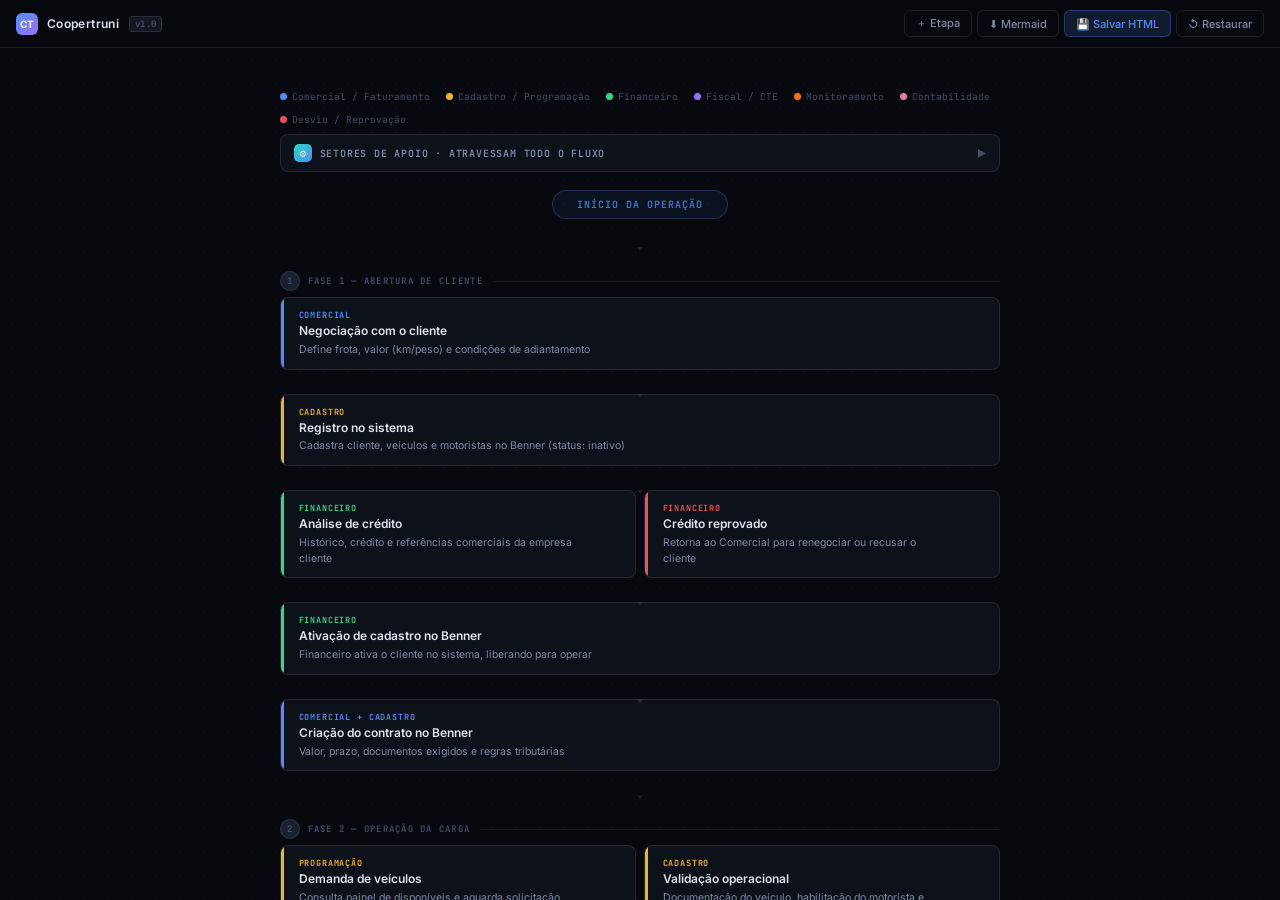
==== index.html @ 10b9e828 "Add files via upload" ====
<!DOCTYPE html>
<html lang="pt-BR">
<head>
<meta charset="UTF-8"/>
<meta name="viewport" content="width=device-width,initial-scale=1"/>
<title>Coopertruni — Fluxo Operacional</title>
<style>
@import url('https://fonts.googleapis.com/css2?family=JetBrains+Mono:wght@400;500;600&family=Inter:wght@300;400;500;600;700&display=swap');
*{box-sizing:border-box;margin:0;padding:0}
:root{
  --bg:#07090f;--surface:#0d1119;--surface2:#131824;--surface3:#192030;
  --border:rgba(255,255,255,0.05);--border2:rgba(255,255,255,0.09);--border3:rgba(255,255,255,0.16);
  --text:#dde2ee;--text2:#7e8aaa;--text3:#424d68;
  --blue:#4f8ef7;--blue-d:rgba(79,142,247,0.08);--blue-b:rgba(79,142,247,0.20);
  --green:#34d88a;--green-d:rgba(52,216,138,0.08);--green-b:rgba(52,216,138,0.20);
  --amber:#f0b429;--amber-d:rgba(240,180,41,0.08);--amber-b:rgba(240,180,41,0.20);
  --purple:#9d6ef8;--purple-d:rgba(157,110,248,0.08);--purple-b:rgba(157,110,248,0.20);
  --coral:#f97316;--coral-d:rgba(249,115,22,0.08);--coral-b:rgba(249,115,22,0.20);
  --pink:#e879a0;--pink-d:rgba(232,121,160,0.08);--pink-b:rgba(232,121,160,0.20);
  --red:#f05252;--red-d:rgba(240,82,82,0.08);--red-b:rgba(240,82,82,0.20);
  --teal:#2dd4bf;--teal-d:rgba(45,212,191,0.08);--teal-b:rgba(45,212,191,0.20);
}
html,body{height:100%;overflow:hidden;font-family:'Inter',sans-serif;background:var(--bg);color:var(--text);font-size:13px}

/* HEADER */
.hdr{display:flex;align-items:center;justify-content:space-between;height:48px;padding:0 16px;background:rgba(7,9,15,0.98);border-bottom:1px solid var(--border2);position:relative;z-index:200;flex-shrink:0}
.logo{display:flex;align-items:center;gap:9px;font-size:12px;font-weight:600;letter-spacing:.03em}
.logo-mark{width:22px;height:22px;border-radius:6px;background:linear-gradient(135deg,#4f8ef7,#9d6ef8);display:flex;align-items:center;justify-content:center;font-size:10px;font-weight:700;color:#fff;flex-shrink:0}
.logo-ver{font-size:9px;color:var(--text3);font-family:'JetBrains Mono',monospace;background:var(--surface2);border:1px solid var(--border2);padding:1px 5px;border-radius:3px;margin-left:1px}
.hdr-right{display:flex;gap:5px}
.btn{display:inline-flex;align-items:center;gap:5px;padding:5px 11px;border-radius:6px;font-size:11px;font-weight:500;cursor:pointer;border:1px solid var(--border2);background:transparent;color:var(--text2);font-family:'Inter',sans-serif;transition:all .15s;white-space:nowrap}
.btn:hover{background:var(--surface2);color:var(--text);border-color:var(--border3)}
.btn-blue{background:rgba(79,142,247,.15);color:var(--blue);border-color:rgba(79,142,247,.3)}
.btn-blue:hover{background:rgba(79,142,247,.22);border-color:var(--blue)}
.btn-danger{color:var(--red);border-color:rgba(240,82,82,0.2)}
.btn-danger:hover{background:var(--red-d);border-color:var(--red)}

/* LAYOUT */
.app{display:flex;height:calc(100vh - 48px)}

/* CANVAS */
.canvas-wrap{flex:1;overflow:auto;position:relative;background:var(--bg)}
.canvas-wrap::before{content:'';position:absolute;inset:0;background-image:radial-gradient(circle,rgba(255,255,255,0.025) 1px,transparent 1px);background-size:24px 24px;pointer-events:none;z-index:0}
#canvas{position:relative;min-width:880px;padding:32px 48px 80px;z-index:1}
.flow{display:flex;flex-direction:column;align-items:center;gap:0;max-width:720px;margin:0 auto}

/* PILL / START-END */
.pill{padding:7px 24px;border-radius:99px;font-size:10px;font-weight:600;letter-spacing:.1em;text-transform:uppercase;font-family:'JetBrains Mono',monospace;border:1px solid rgba(79,142,247,.25);background:rgba(79,142,247,.07);color:rgba(79,142,247,.8);margin:4px 0}

/* PHASE HEADER */
.phase-header{width:100%;display:flex;align-items:center;gap:0;margin:24px 0 6px;position:relative}
.ph-num{width:20px;height:20px;border-radius:50%;display:flex;align-items:center;justify-content:center;font-size:9px;font-weight:700;font-family:'JetBrains Mono',monospace;flex-shrink:0;background:var(--surface3);border:1px solid var(--border2);color:var(--text3);margin-right:8px}
.ph-label{font-size:9px;font-weight:600;letter-spacing:.14em;text-transform:uppercase;color:var(--text3);font-family:'JetBrains Mono',monospace;white-space:nowrap;margin-right:10px}
.ph-line{flex:1;height:1px;background:var(--border)}

/* CONNECTOR */
.conn{display:flex;flex-direction:column;align-items:center;position:relative;width:1px;flex-shrink:0;z-index:2}
.conn-line{width:1px;position:relative}
.conn-line.short{height:14px}.conn-line.med{height:24px}
.conn-line::after{content:'';position:absolute;bottom:-4px;left:50%;transform:translateX(-50%);border-left:3px solid transparent;border-right:3px solid transparent;border-top:4px solid var(--border2)}
.conn-lbl{font-size:9px;color:var(--text3);white-space:nowrap;font-family:'JetBrains Mono',monospace;margin:1px 0}
/* fork connector — horizontal bar */
.conn-fork{width:100%;display:flex;justify-content:center;position:relative;margin:0}
.conn-fork-bar{height:1px;background:var(--border2);position:relative}
.conn-fork-bar::before,.conn-fork-bar::after{content:'';position:absolute;top:-4px;border-left:3px solid transparent;border-right:3px solid transparent;border-top:4px solid var(--border2)}
.conn-fork-bar::before{left:0;transform:translateX(-50%)}
.conn-fork-bar::after{right:0;transform:translateX(50%)}
/* add button */
.conn-add{width:15px;height:15px;border-radius:50%;background:var(--surface2);border:1px solid var(--border2);color:var(--text3);font-size:10px;display:flex;align-items:center;justify-content:center;cursor:pointer;opacity:0;transition:opacity .15s;position:absolute;top:50%;left:50%;transform:translate(-50%,-50%);z-index:10;line-height:1}
.conn:hover .conn-add{opacity:1}
.conn-add:hover{background:var(--surface3);border-color:var(--border3);color:var(--text)}

/* ROW */
.row{display:flex;gap:8px;width:100%;max-width:720px}
.row .node{flex:1}
.row-wrap{display:flex;flex-direction:column;align-items:center;flex:1;gap:0}
.branch-block{display:flex;width:100%;gap:0;position:relative}
.branch-col{flex:1;display:flex;flex-direction:column;align-items:center;position:relative}
.branch-col+.branch-col::before{content:'';position:absolute;left:0;top:0;bottom:0;width:1px;background:var(--border)}
.branch-label{font-size:9px;font-weight:600;letter-spacing:.08em;text-transform:uppercase;color:var(--text3);font-family:'JetBrains Mono',monospace;padding:5px 12px;margin-bottom:4px;background:var(--surface2);border:1px solid var(--border);border-radius:4px;text-align:center;width:calc(100% - 16px)}

/* NODE */
.node{width:calc(100% - 0px);max-width:720px;background:var(--surface);border:1px solid var(--border2);border-radius:8px;padding:11px 14px 11px 18px;cursor:pointer;position:relative;transition:all .15s;overflow:hidden}
.node::before{content:'';position:absolute;left:0;top:0;bottom:0;width:3px;border-radius:3px 0 0 3px;background:var(--nc,transparent)}
.node:hover{background:var(--nd,var(--surface2));border-color:var(--nc,var(--border3));transform:translateY(-1px);box-shadow:0 4px 20px rgba(0,0,0,.5)}
.node.selected{box-shadow:0 0 0 1.5px var(--nc,var(--border3));background:var(--nd,var(--surface2));border-color:var(--nc,var(--border3))}
.node.dragging{opacity:.4;cursor:grabbing}
.node.drag-over{box-shadow:0 0 0 2px var(--blue)!important}
.drag-handle{cursor:grab;color:var(--text3);font-size:11px;position:absolute;left:5px;top:50%;transform:translateY(-50%);opacity:0;transition:opacity .15s}
.node:hover .drag-handle{opacity:1}
.n-tag{font-size:8.5px;font-weight:600;letter-spacing:.1em;text-transform:uppercase;color:var(--nc,var(--text3));margin-bottom:2px;font-family:'JetBrains Mono',monospace}
.n-tit{font-size:12px;font-weight:600;color:var(--text);margin-bottom:2px;line-height:1.4;padding-right:48px}
.n-sub{font-size:10.5px;color:var(--text2);line-height:1.5;padding-right:48px}
.node:has(.n-people) .n-sub{padding-bottom:14px}
.n-actions{position:absolute;right:8px;top:50%;transform:translateY(-50%);display:flex;gap:3px;opacity:0;transition:opacity .15s}
.node:hover .n-actions{opacity:1}
.na{width:20px;height:20px;border-radius:4px;border:1px solid var(--border2);background:var(--surface);display:flex;align-items:center;justify-content:center;font-size:10px;cursor:pointer;transition:all .12s;color:var(--text3)}
.na:hover{background:var(--surface3);border-color:var(--border3);color:var(--text)}
.na.del:hover{background:var(--red-d);border-color:var(--red);color:var(--red)}

/* colors */
.c-blue{--nc:var(--blue);--nd:var(--blue-d)}
.c-green{--nc:var(--green);--nd:var(--green-d)}
.c-amber{--nc:var(--amber);--nd:var(--amber-d)}
.c-purple{--nc:var(--purple);--nd:var(--purple-d)}
.c-coral{--nc:var(--coral);--nd:var(--coral-d)}
.c-pink{--nc:var(--pink);--nd:var(--pink-d)}
.c-red{--nc:var(--red);--nd:var(--red-d)}
.c-teal{--nc:var(--teal);--nd:var(--teal-d)}

/* PANEL */
.panel{width:0;overflow:hidden;transition:width .22s cubic-bezier(.4,0,.2,1);flex-shrink:0;border-left:1px solid transparent}
.panel.open{width:340px;border-left-color:var(--border2)}
.panel-inner{width:340px;height:100%;overflow-y:auto;display:flex;flex-direction:column}
.p-hdr{padding:14px 14px 10px;border-bottom:1px solid var(--border);flex-shrink:0;display:flex;justify-content:space-between;align-items:flex-start}
.p-sector{font-size:8.5px;font-weight:600;letter-spacing:.1em;text-transform:uppercase;font-family:'JetBrains Mono',monospace;margin-bottom:2px}
.p-tit{font-size:13px;font-weight:600;color:var(--text);line-height:1.4}
.p-close{width:22px;height:22px;border-radius:5px;border:1px solid var(--border2);background:transparent;color:var(--text3);cursor:pointer;display:flex;align-items:center;justify-content:center;font-size:11px;flex-shrink:0;transition:all .15s}
.p-close:hover{background:var(--surface2);color:var(--text)}
.tabs{display:flex;border-bottom:1px solid var(--border);padding:0 14px;flex-shrink:0}
.tab{padding:8px 0;margin-right:14px;font-size:11px;font-weight:500;color:var(--text3);cursor:pointer;border-bottom:2px solid transparent;transition:all .15s;font-family:'JetBrains Mono',monospace}
.tab.on{color:var(--text);border-bottom-color:var(--blue)}
.p-body{flex:1;overflow-y:auto;padding:12px}
::-webkit-scrollbar{width:3px}::-webkit-scrollbar-thumb{background:var(--border2);border-radius:2px}
.iblk{background:var(--surface2);border:1px solid var(--border);border-radius:6px;padding:10px 12px;margin-bottom:7px}
.iblk h4{font-size:8.5px;font-weight:600;letter-spacing:.08em;text-transform:uppercase;color:var(--text3);margin-bottom:5px;font-family:'JetBrains Mono',monospace}
.iblk p,.iblk li{font-size:11px;color:var(--text2);line-height:1.7}
.iblk ul{list-style:none;display:flex;flex-direction:column;gap:1px}
.iblk li::before{content:'→ ';color:var(--text3)}
.fg{margin-bottom:10px}
.fl{font-size:8.5px;font-weight:600;letter-spacing:.08em;text-transform:uppercase;color:var(--text3);margin-bottom:3px;display:block;font-family:'JetBrains Mono',monospace}
.fi,.ft,.fs{width:100%;background:var(--surface2);border:1px solid var(--border2);border-radius:5px;padding:6px 9px;font-size:11px;color:var(--text);font-family:'Inter',sans-serif;outline:none;transition:border-color .15s;resize:none}
.fi:focus,.ft:focus,.fs:focus{border-color:var(--blue)}
.ft{min-height:60px;line-height:1.6}
.fs option{background:#131824}
.sbtn{width:100%;padding:7px;background:var(--blue);color:#fff;border:none;border-radius:5px;font-size:11px;font-weight:600;cursor:pointer;font-family:'Inter',sans-serif;transition:background .15s}
.sbtn:hover{background:#3a7ae8}
.sok{display:none;margin-top:5px;padding:6px;background:var(--green-d);border:1px solid rgba(52,216,138,.2);color:var(--green);border-radius:5px;font-size:11px;text-align:center}

/* MERMAID PANEL */
.mmd-panel{display:none;position:fixed;inset:0;z-index:500;background:rgba(7,9,15,.88);backdrop-filter:blur(8px);align-items:center;justify-content:center}
.mmd-panel.open{display:flex}
.mmd-box{background:var(--surface);border:1px solid var(--border2);border-radius:10px;width:min(700px,92vw);max-height:80vh;display:flex;flex-direction:column;overflow:hidden}
.mmd-hdr{padding:13px 15px;border-bottom:1px solid var(--border);display:flex;justify-content:space-between;align-items:center}
.mmd-hdr h3{font-size:13px;font-weight:600}
.mmd-tabs{display:flex;gap:4px;padding:9px 15px;border-bottom:1px solid var(--border)}
.mmd-tab{padding:4px 11px;border-radius:5px;font-size:11px;font-weight:500;cursor:pointer;border:1px solid var(--border2);color:var(--text2);font-family:'JetBrains Mono',monospace;transition:all .15s}
.mmd-tab.on{background:var(--surface3);color:var(--text);border-color:var(--border3)}
.mmd-body{flex:1;overflow:auto;padding:14px;display:flex;flex-direction:column;gap:9px}
.mmd-ta{width:100%;min-height:280px;background:var(--surface2);border:1px solid var(--border2);border-radius:6px;padding:10px;font-size:11px;font-family:'JetBrains Mono',monospace;color:var(--text);outline:none;resize:vertical;line-height:1.7}
.mmd-ta:focus{border-color:var(--blue)}
.mmd-footer{padding:11px 15px;border-top:1px solid var(--border);display:flex;gap:7px;justify-content:flex-end}
.mmd-info{font-size:11px;color:var(--text3);line-height:1.6;background:var(--surface2);border:1px solid var(--border);border-radius:6px;padding:9px 11px}
.mmd-info a{color:var(--blue);text-decoration:none}
.mmd-info a:hover{text-decoration:underline}

/* ADD MODAL */
.modal{display:none;position:fixed;inset:0;z-index:600;background:rgba(7,9,15,.82);backdrop-filter:blur(6px);align-items:center;justify-content:center}
.modal.open{display:flex}
.modal-box{background:var(--surface);border:1px solid var(--border2);border-radius:10px;width:min(440px,92vw);overflow:hidden}
.modal-hdr{padding:13px 15px;border-bottom:1px solid var(--border);display:flex;justify-content:space-between;align-items:center}
.modal-hdr h3{font-size:13px;font-weight:600}
.modal-body{padding:14px;display:flex;flex-direction:column;gap:9px}
.modal-footer{padding:11px 15px;border-top:1px solid var(--border);display:flex;gap:7px;justify-content:flex-end}
.swatches{display:flex;gap:5px;flex-wrap:wrap}
.swatch{width:20px;height:20px;border-radius:50%;cursor:pointer;border:2px solid transparent;transition:all .12s;flex-shrink:0}
.swatch.sel{border-color:#fff;transform:scale(1.15)}

/* LEGEND */
.legend{display:flex;flex-wrap:wrap;gap:10px 16px;padding:10px 0 0;align-self:flex-start;width:100%;max-width:720px;margin-bottom:4px}
.lg-item{display:flex;align-items:center;gap:5px;font-size:9.5px;color:var(--text3);font-family:'JetBrains Mono',monospace}
.lg-dot{width:7px;height:7px;border-radius:50%;flex-shrink:0}

/* TOAST */
.toast{position:fixed;bottom:20px;left:50%;transform:translateX(-50%) translateY(60px);background:var(--green);color:#fff;padding:7px 14px;border-radius:7px;font-size:11px;font-weight:600;transition:transform .22s;z-index:999;pointer-events:none;font-family:'JetBrains Mono',monospace}
.toast.show{transform:translateX(-50%) translateY(0)}

/* BIFURCATION SPECIFIC */
.bif-wrapper{width:100%;max-width:720px}
.bif-title{font-size:9px;font-weight:600;letter-spacing:.12em;text-transform:uppercase;color:var(--text3);font-family:'JetBrains Mono',monospace;text-align:center;margin-bottom:8px}
.bif-cols{display:flex;gap:8px;width:100%}
.bif-col{flex:1;display:flex;flex-direction:column;gap:0;align-items:stretch}
.bif-col-hdr{background:var(--surface2);border:1px solid var(--border2);border-radius:6px 6px 0 0;padding:6px 10px;text-align:center;border-bottom:none}
.bif-col-hdr .ramo{font-size:8.5px;font-weight:700;letter-spacing:.1em;text-transform:uppercase;font-family:'JetBrains Mono',monospace}
.bif-col-hdr .ramo-sub{font-size:9px;color:var(--text3);margin-top:1px}
.bif-col-body{display:flex;flex-direction:column;align-items:stretch;border:1px solid var(--border2);border-radius:0 0 6px 6px;padding:8px;background:rgba(255,255,255,0.01);gap:0}
.bif-col-body .node{width:100%}
.bif-col-body .conn{width:1px;align-self:center}
.ramo-a{color:var(--blue)}
.ramo-b{color:var(--green)}
.bif-merge{display:flex;flex-direction:column;align-items:center}

/* PEOPLE */
.people-blk h4{color:var(--blue)!important}
.people-list{display:flex;flex-direction:column;gap:6px;margin-top:2px}
.person{display:flex;gap:9px;align-items:flex-start;padding:7px 8px;background:var(--surface3);border:1px solid var(--border);border-radius:6px}
.person-av{width:24px;height:24px;border-radius:50%;flex-shrink:0;background:linear-gradient(135deg,#4f8ef7,#9d6ef8);color:#fff;font-size:11px;font-weight:700;display:flex;align-items:center;justify-content:center;font-family:'JetBrains Mono',monospace}
.person-meta{flex:1;min-width:0}
.person-name{font-size:11.5px;font-weight:600;color:var(--text);line-height:1.3}
.person-role{font-size:9.5px;color:var(--blue);font-family:'JetBrains Mono',monospace;margin:1px 0 3px;letter-spacing:.02em}
.person-fn{font-size:10.5px;color:var(--text2);line-height:1.5}
/* badge contagem de pessoas no card */
.n-people{position:absolute;right:8px;bottom:8px;display:inline-flex;align-items:center;gap:3px;font-size:8.5px;font-weight:600;color:var(--text3);font-family:'JetBrains Mono',monospace;background:var(--surface3);border:1px solid var(--border2);border-radius:99px;padding:2px 7px;opacity:.85}
.n-people svg{width:9px;height:9px}
/* SUPPORT BAR */
.support-bar{width:100%;max-width:720px;margin:4px 0 14px;background:var(--surface);border:1px solid var(--border2);border-radius:8px;overflow:hidden}
.support-head{display:flex;align-items:center;gap:8px;padding:9px 13px;cursor:pointer;user-select:none}
.support-head:hover{background:var(--surface2)}
.support-head .sb-ic{width:18px;height:18px;border-radius:5px;background:linear-gradient(135deg,#2dd4bf,#4f8ef7);display:flex;align-items:center;justify-content:center;font-size:9px;color:#fff;flex-shrink:0}
.support-head .sb-tit{font-size:10px;font-weight:600;letter-spacing:.08em;text-transform:uppercase;color:var(--text2);font-family:'JetBrains Mono',monospace;flex:1}
.support-head .sb-arrow{font-size:10px;color:var(--text3);transition:transform .2s}
.support-bar.open .sb-arrow{transform:rotate(90deg)}
.support-body{display:none;padding:0 13px 12px;flex-direction:column;gap:12px}
.support-bar.open .support-body{display:flex}
.sb-group-tit{font-size:9px;font-weight:700;letter-spacing:.1em;text-transform:uppercase;color:var(--teal);font-family:'JetBrains Mono',monospace;margin:2px 0 1px}
.sb-grid{display:grid;grid-template-columns:1fr 1fr;gap:6px}
@media(max-width:620px){.sb-grid{grid-template-columns:1fr}}

/* OUTRAS ÁREAS */
.other-wrap{width:100%;max-width:720px;display:flex;flex-direction:column}
.oa-note{font-size:10px;color:var(--text3);font-family:'JetBrains Mono',monospace;margin:0 0 12px;line-height:1.5}
.oa-card{background:var(--surface);border:1px solid var(--border2);border-radius:8px;margin-bottom:9px;overflow:hidden;position:relative}
.oa-card::before{content:'';position:absolute;left:0;top:0;bottom:0;width:3px;background:var(--nc,transparent)}
.oa-head{display:flex;align-items:center;gap:10px;padding:11px 14px;cursor:pointer;user-select:none}
.oa-head:hover{background:var(--surface2)}
.oa-ic{width:30px;height:30px;border-radius:7px;background:var(--nd,var(--surface3));border:1px solid var(--nc,var(--border2));display:flex;align-items:center;justify-content:center;font-size:15px;flex-shrink:0}
.oa-tt{flex:1;min-width:0}
.oa-title{font-size:12.5px;font-weight:600;color:var(--text);line-height:1.3}
.oa-desc{font-size:10px;color:var(--text2);line-height:1.5;margin-top:2px}
.oa-count{font-size:9px;font-weight:700;color:var(--nc,var(--text3));font-family:'JetBrains Mono',monospace;background:var(--nd,var(--surface3));border:1px solid var(--nc,var(--border2));border-radius:99px;padding:2px 8px;flex-shrink:0}
.oa-body{display:none;padding:0 14px 13px;flex-direction:column;gap:13px}
.oa-card.open .oa-body{display:flex}
.oa-card.open .sb-arrow{transform:rotate(90deg)}
.oa-group{display:flex;flex-direction:column}

.area-fn{font-size:11px;color:var(--text2);line-height:1.6;padding:8px 10px;background:var(--surface3);border:1px solid var(--border);border-radius:6px;margin-top:2px}
.operates-blk h4{color:var(--blue)!important}
</style>
</head>
<body>

<header class="hdr">
  <div class="logo">
    <div class="logo-mark">CT</div>
    Coopertruni
    <span class="logo-ver">v1.0</span>
  </div>
  <div class="hdr-right">
    <button class="btn" onclick="addNodeGlobal()">＋ Etapa</button>
    <button class="btn" onclick="openMermaid('export')">⬇ Mermaid</button>
    <button class="btn btn-blue" onclick="exportHTML()">💾 Salvar HTML</button>
    <button class="btn" onclick="resetAll()">↺ Restaurar</button>
  </div>
</header>

<div class="app">
  <div class="canvas-wrap">
    <div id="canvas">
      <div class="flow" id="flow"></div>
    </div>
  </div>
  <div class="panel" id="panel">
    <div class="panel-inner">
      <div class="p-hdr">
        <div>
          <div class="p-sector" id="p-sector"></div>
          <div class="p-tit" id="p-tit"></div>
        </div>
        <button class="p-close" onclick="closePanel()">✕</button>
      </div>
      <div class="tabs">
        <div class="tab on" id="t-info" onclick="switchTab('info')">Info</div>
        <div class="tab" id="t-edit" onclick="switchTab('edit')">Editar</div>
      </div>
      <div class="p-body">
        <div id="b-info"></div>
        <div id="b-edit" style="display:none"></div>
      </div>
    </div>
  </div>
</div>

<!-- Mermaid Modal -->
<div class="mmd-panel" id="mmd-panel">
  <div class="mmd-box">
    <div class="mmd-hdr">
      <h3 id="mmd-title">Mermaid — Exportar / Importar</h3>
      <button class="p-close" onclick="closeMermaid()">✕</button>
    </div>
    <div class="mmd-tabs">
      <div class="mmd-tab on" id="mmd-tab-exp" onclick="mmdView('export')">Exportar</div>
      <div class="mmd-tab" id="mmd-tab-imp" onclick="mmdView('import')">Importar</div>
    </div>
    <div class="mmd-body">
      <div id="mmd-export-area">
        <div class="mmd-info">Cole no <a href="https://mermaid.live" target="_blank">mermaid.live</a>, Notion, GitHub ou Obsidian.</div>
        <textarea class="mmd-ta" id="mmd-out" readonly></textarea>
      </div>
      <div id="mmd-import-area" style="display:none">
        <div class="mmd-info">Cole o código Mermaid editado. O fluxo será reconstruído. Detalhes devem ser re-editados.</div>
        <textarea class="mmd-ta" id="mmd-in" placeholder="Cole o código Mermaid aqui..."></textarea>
      </div>
    </div>
    <div class="mmd-footer">
      <button class="btn" onclick="closeMermaid()">Fechar</button>
      <button class="btn btn-blue" id="mmd-action-btn" onclick="mmdAction()">Copiar código</button>
    </div>
  </div>
</div>

<!-- Add Node Modal -->
<div class="modal" id="add-modal">
  <div class="modal-box">
    <div class="modal-hdr">
      <h3 id="add-modal-title">Adicionar etapa</h3>
      <button class="p-close" onclick="closeAddModal()">✕</button>
    </div>
    <div class="modal-body">
      <div class="fg"><label class="fl">Setor responsável</label><input class="fi" id="am-sector" placeholder="ex: Financeiro"/></div>
      <div class="fg"><label class="fl">Título da etapa</label><input class="fi" id="am-title" placeholder="ex: Análise de crédito"/></div>
      <div class="fg"><label class="fl">Descrição resumida</label><input class="fi" id="am-sub" placeholder="ex: Avalia histórico financeiro do cliente"/></div>
      <div class="fg"><label class="fl">Cor</label><div class="swatches" id="am-swatches"></div></div>
      <div class="fg"><label class="fl">Fase (grupo)</label><select class="fs" id="am-phase"></select></div>
      <div class="fg"><label class="fl">Inserir após o nó</label><select class="fs" id="am-after"></select></div>
    </div>
    <div class="modal-footer">
      <button class="btn" onclick="closeAddModal()">Cancelar</button>
      <button class="btn btn-blue" onclick="confirmAddNode()">Adicionar</button>
    </div>
  </div>
</div>

<div class="toast" id="toast"></div>

<script>
const COLORS = ['blue','green','amber','purple','coral','pink','red','teal'];
const COLOR_HEX = {blue:'#4f8ef7',green:'#34d88a',amber:'#f0b429',purple:'#9d6ef8',coral:'#f97316',pink:'#e879a0',red:'#f05252',teal:'#2dd4bf'};

const DEFAULT_DATA = {
  phases:[
    {
      id:'p1',label:'Fase 1 — Abertura de cliente',
      nodes:[
        {id:'n-comercial',layout:'single'},
        {id:'n-cadastro',layout:'single'},
        {id:'n-credito-row',layout:'row',items:['n-credito','n-reprovado']},
        {id:'n-ativacao',layout:'single'},
        {id:'n-contrato',layout:'single'}
      ]
    },
    {
      id:'p2',label:'Fase 2 — Operação da carga',
      nodes:[
        {id:'n-prog-row',layout:'row',items:['n-programacao','n-validacao']},
        {id:'n-coleta',layout:'single'},
        {id:'n-carregamento',layout:'single'},
        {id:'n-nf',layout:'single'},
        {id:'n-cte',layout:'single'}
      ]
    },
    {
      id:'p3',label:'Fase 3 — Monitoramento e entrega',
      nodes:[
        {id:'n-monitoramento',layout:'single'},
        {id:'n-fin-row',layout:'row',items:['n-adiantamento','n-despesas']},
        {id:'n-entrega',layout:'single'},
        {id:'n-acerto-row',layout:'row',items:['n-acerto','n-finalizacao']}
      ]
    },
    {
      id:'p4',label:'Fase 4 — Bifurcação financeira',
      nodes:[
        {id:'n-bifurc',layout:'branches',branches:[
          {label:'Ramo A — recebimento do cliente',items:['n-faturamento','n-contasreceber','n-tesouraria']},
          {label:'Ramo B — pagamento ao cooperado',items:['n-rcf','n-aprovacao','n-remessa']}
        ]}
      ]
    },
    {
      id:'p5',label:'Fase 5 — Fechamento contábil',
      nodes:[{id:'n-contabilidade',layout:'single'}]
    }
  ],
  nodes:{
    'n-comercial':{sector:'Comercial',title:'Negociação com o cliente',sub:'Define frota, valor (km/peso) e condições de adiantamento',color:'blue',desc:'O setor Comercial é a porta de entrada da operação. Um representante negocia diretamente com o embarcador as condições do serviço de transporte — desde a disponibilidade de frota até os detalhes financeiros.',resp:['Negociação direta com o cliente sobre disponibilidade de frota','Definição do modelo de cobrança: por km ou por peso','Alinhamento do percentual e condições de adiantamento ao cooperado','Definição dos documentos obrigatórios para liberar o pagamento','Alinhamento de exigências fiscais e tributárias do cliente'],res:'Acordo comercial fechado, repassado ao Cadastro para formalização no Benner.',operates:"O setor Comercial/Programação prospecta novos clientes, atende a carteira atual e cota frete e contratos, analisando oportunidades de mercado antes de abrir a operação."},
    'n-cadastro':{sector:'Cadastro',title:'Registro no sistema',sub:'Cadastra cliente, veículos e motoristas no Benner (status: inativo)',color:'amber',desc:'Após o acordo comercial, o Cadastro formaliza o cliente no sistema ERP (Benner). O cadastro começa como inativo — só pode operar após aprovação de crédito pelo Financeiro.',resp:['Receber dados completos da negociação do Comercial','Cadastrar o cliente no sistema Benner com status inativo','Cadastrar veículos vinculados ao cliente','Cadastrar motoristas habilitados para a operação','Garantir que documentações obrigatórias estejam registradas'],res:'Cliente cadastrado no Benner (inativo), aguardando análise de crédito.',operates:"O Cadastro registra cooperados, veículos e motoristas no sistema e mantém os dados atualizados, servindo de base para todas as etapas seguintes."},
    'n-credito':{sector:'Financeiro',title:'Análise de crédito',sub:'Histórico, crédito e referências comerciais da empresa cliente',color:'green',desc:'O Financeiro avalia se o cliente tem capacidade e histórico de pagamento adequados antes de liberar a operação.',resp:['Receber o cadastro criado pelo setor de Cadastro','Consultar histórico financeiro e de crédito da empresa','Verificar referências comerciais fornecidas pelo cliente','Avaliar limite de crédito compatível com o volume','Decidir pela aprovação, reprovação ou aprovação condicionada'],res:'Aprovado → segue para ativação. Reprovado → retorna ao Comercial para renegociação.',operates:"O Financeiro acessa as contas da cooperativa e analisa as informações do cliente para liberar ou não o crédito da operação."},
    'n-reprovado':{sector:'Financeiro',title:'Crédito reprovado',sub:'Retorna ao Comercial para renegociar ou recusar o cliente',color:'red',desc:'Quando o Financeiro reprova a análise, o processo retorna ao Comercial. Esse desvio existe para garantir que a Coopertruni não assuma risco de inadimplência.',resp:['Comunicar reprovação ao Comercial com justificativa','Sugerir alternativas: garantias, menor limite ou pagamento antecipado','Solicitar documentação complementar se necessário','Registrar a reprovação no sistema para auditoria'],res:'Comercial renegocia com o cliente — se chegar a novo acordo, o processo recomeça.',operates:"Quando o crédito é reprovado, o Financeiro define o risco e devolve o caso ao Comercial para renegociar condições ou encerrar a tratativa."},
    'n-ativacao':{sector:'Financeiro',title:'Ativação de cadastro no Benner',sub:'Financeiro ativa o cliente no sistema, liberando para operar',color:'green',desc:'Com o crédito aprovado, o Financeiro ativa o cadastro no Benner. Somente a partir desse momento o cliente pode gerar operações no sistema.',resp:['Alterar o status do cliente de inativo para ativo no Benner','Confirmar que o limite de crédito está corretamente configurado','Garantir que as condições comerciais negociadas estão no sistema'],res:'Cliente ativo no Benner, liberado para criação do contrato.',operates:"Aprovado o crédito, o Financeiro ativa e parametriza o cliente no sistema, habilitando o início das operações."},
    'n-contrato':{sector:'Comercial + Cadastro',title:'Criação do contrato no Benner',sub:'Valor, prazo, documentos exigidos e regras tributárias',color:'blue',desc:'O contrato no Benner é o documento-mestre da operação. Tudo que foi negociado precisa estar parametrizado aqui.',resp:['Registrar o valor negociado (por km ou por peso)','Configurar prazo de pagamento e percentual de adiantamento','Definir documentos obrigatórios (canhoto assinado)','Configurar regime tributário e isenções estaduais','Definir estados permitidos e restritos para operação'],res:'Contrato ativo no sistema — operação pode ser iniciada.',operates:"O Comercial cota e parametriza as condições contratuais negociadas com o cliente, deixando o contrato pronto para a programação."},
    'n-programacao':{sector:'Programação',title:'Demanda de veículos',sub:'Consulta painel de disponíveis e aguarda solicitação do cliente',color:'amber',desc:'O Programador casa a demanda do cliente com a disponibilidade de veículos e motoristas cooperados.',resp:['Receber a demanda de frete do setor Comercial','Consultar o painel de veículos disponíveis','Verificar qual veículo tem perfil adequado para a carga','Aguardar a solicitação formal de carga do cliente','Coordenar disponibilidade com o Cadastro'],res:'Veículo e motorista selecionados, aguardando solicitação de carga.',operates:"A Programação casa a demanda do cliente com a disponibilidade de veículos, aloca cargas e fretes, negocia com transportadoras e monitora os carregamentos. Inclui as frentes das filiais (BH, Lavras/Nutrili) e das rotas de varejo."},
    'n-validacao':{sector:'Cadastro',title:'Validação operacional',sub:'Documentação do veículo, habilitação do motorista e ajudante',color:'amber',desc:'Antes de o caminhão sair, o Cadastro verifica se toda a documentação necessária está em dia.',resp:['Verificar documentação do veículo: CRLV e licença','Confirmar habilitação válida e categoria correta do motorista','Verificar se o veículo está habilitado para o tipo de frete','Conferir cadastro do ajudante quando exigido','Registrar aprovação no sistema'],res:'Tudo validado — caminhão liberado para ir ao cliente.',operates:"Antes de carregar, valida-se a documentação do veículo e do motorista e o seguro de terceiros, além da regularização de multas e pendências junto à frota."},
    'n-coleta':{sector:'Programação',title:'Criação da coleta no sistema',sub:'Previsão de itens e volumes que o cliente vai embarcar',color:'amber',desc:'A coleta é um registro prévio do que se espera embarcar — os valores reais serão confirmados no carregamento físico.',resp:['Registrar a solicitação formal de carga do cliente','Lançar a previsão de itens, volumes e pesos no sistema','Associar o veículo e motorista à coleta','Garantir que os dados correspondem ao contrato ativo'],res:'Coleta registrada no Benner. Caminhão vai ao local do cliente.',operates:"Registra-se a solicitação de carga no sistema, com a previsão de itens, volumes e pesos, e lançam-se coletas e viagens (incluindo viagens vazias) no Benner."},
    'n-carregamento':{sector:'Programação / Campo',title:'Carregamento no cliente',sub:'Caminhão chega, é carregado e conferido. Pode diferir da coleta.',color:'amber',desc:'O carregamento é o momento em que o caminhão vai ao local do cliente e é preenchido com a carga real.',resp:['Caminhão chega ao local do cliente no horário agendado','Conferência real de Kg, Caixas e Volumes carregados','Registro das diferenças em relação à previsão da coleta','Aguardar emissão da Nota Fiscal pelo cliente com os itens reais'],res:'Carga física no caminhão. Cliente emite NF e envia XML.',operates:"O veículo chega ao cliente, é carregado e conferido por check-list. O que é carregado pode diferir da previsão da coleta e é ajustado no sistema."},
    'n-nf':{sector:'Fiscal / CTE',title:'Nota fiscal + XML do cliente',sub:'Cliente emite NF dos itens reais e envia XML por e-mail',color:'purple',desc:'A Nota Fiscal e seu XML são os documentos fiscais que comprovam a mercadoria transportada. Sem o XML, não é possível emitir o CT-e.',resp:['Cliente emite NF com itens e quantidades reais','XML da NF é enviado por e-mail à equipe fiscal','Equipe fiscal recebe e valida o XML antes de emitir CT-e','Documentos fiscais ficam vinculados à operação'],res:'XML da NF recebido e validado. Equipe fiscal pode emitir o CT-e.',operates:"Recebem-se e validam-se os XMLs das notas fiscais do cliente, que servem de base para a emissão dos documentos de transporte."},
    'n-cte':{sector:'Fiscal / CTE',title:'Emissão do CT-e',sub:'Emite no Benner → SEFAZ autoriza → CT-e + viagem + manifesto',color:'purple',desc:'O CT-e (Conhecimento de Transporte Eletrônico) é o documento fiscal do transporte. Sem CT-e autorizado, o caminhão não pode circular legalmente.',resp:['Receber o XML das NFs da carga','Verificar automaticamente o seguro da carga','Emitir o CT-e no sistema Benner','CT-e enviado à SEFAZ via NDD para autorização','SEFAZ retorna autorização → Benner cria a Viagem e emite o Manifesto'],res:'CT-e autorizado, viagem criada e manifesto emitido.',operates:"O Faturamento emite os CT-es no Benner (incluindo subcontratações), gera as viagens e o manifesto e conduz o movimento diário de emissão de documentos fiscais."},
    'n-monitoramento':{sector:'Monitoramento',title:'Monitoramento — Sistema Raster',sub:'Rastreamento em tempo real, roteirização e gestão de ocorrências',color:'coral',desc:'Após a saída do caminhão, o setor de Monitoramento acompanha a viagem em tempo real pelo sistema Raster.',resp:['Roteirizar a viagem: rota, paradas e prazo estimado','Lançar a viagem no Raster','Acompanhar posição do caminhão em tempo real','Receber e tratar alertas de desvio de rota ou atraso','Registrar e resolver ocorrências em rota','Comunicar o cliente sobre status da entrega'],res:'Viagem monitorada até a entrega. Em paralelo, Financeiro processa adiantamento e despesas.',operates:"O Monitoramento rastreia os veículos em tempo real, lança viagens (carregadas e vazias), acompanha alertas dos sensores, orienta os motoristas e trata ocorrências de rota. Cobre também as entregas das filiais."},
    'n-adiantamento':{sector:'Financeiro',title:'Adiantamento ao cooperado',sub:'Tesouraria paga % do frete antes da conclusão — registrado na RCF',color:'green',desc:'O adiantamento é um benefício ao cooperado: recebe parte do frete antes mesmo da entrega ser concluída.',resp:['Verificar se o contrato prevê adiantamento','Calcular o valor conforme percentual contratado','Tesouraria processa o pagamento antes da conclusão','Registrar o adiantamento na RCF para desconto automático'],res:'Cooperado recebe o adiantamento. Valor fica na RCF para dedução no pagamento final.',operates:"O Financeiro/VRB processa o adiantamento ao cooperado: comissões, diárias, pernoite e bonificações, além da liberação de vales mediante análise de saldo."},
    'n-despesas':{sector:'Financeiro / Campo',title:'Despesas de viagem',sub:'Combustível, pedágio, pneu, pernoite — antecipados e descontados depois',color:'green',desc:'Durante a viagem surgem despesas que o cooperado precisaria pagar do próprio bolso. A Coopertruni antecipa e desconta no acerto.',resp:['Registrar todas as despesas operacionais da viagem','Combustível: abastecimentos ao longo do percurso','Pedágio: valores pagos nas praças de cobrança','Pneu: troca ou reparo emergencial','Pernoite: estacionamento ou hotel quando necessário'],res:'Despesas registradas e vinculadas à RCF. Serão descontadas no pagamento final.',operates:"O VRB controla as despesas de viagem — abastecimento, descargas, lavagens e estacionamentos — calculando médias por veículo, conferindo comprovantes e encaminhando para autorização e pagamento."},
    'n-entrega':{sector:'Monitoramento',title:'Entrega no destino',sub:'Produto descarregado, conferido pelo destinatário e canhoto assinado',color:'coral',desc:'A entrega é quando o caminhão chega ao destinatário final.',resp:['Caminhão chega ao local do destinatário no prazo','Produto é descarregado com ajudante quando aplicável','Destinatário confere a mercadoria contra a NF','Eventuais avarias ou divergências são registradas','Destinatário assina o canhoto do CT-e'],res:'Mercadoria entregue e conferida. Canhoto assinado pronto para envio.',operates:"No destino, a mercadoria é descarregada e conferida pelo destinatário, com o canhoto assinado. Recebem-se e conferem-se os comprovantes de entrega."},
    'n-acerto':{sector:'Financeiro',title:'Acerto — comprovante de entrega',sub:'Canhoto recebido via app, foto ou Correios e validado no sistema',color:'green',desc:'O acerto coleta e valida o comprovante de entrega. O canhoto assinado é pré-requisito para o pagamento ao cooperado em muitos contratos.',resp:['Equipe de acerto contata o motorista para confirmar entrega','Motorista envia canhoto via aplicativo, foto ou Correios','Acerto valida o documento e registra no sistema','Obrigatório quando o contrato exige comprovante'],res:'Comprovante registrado. Viagem pode ser finalizada no Benner.',operates:"O Acerto cobra o envio dos comprovantes, confere os acertos conforme a exigência de cada cliente, digitaliza e indexa os documentos, resolve pendências de canhoto e solicita as faturas."},
    'n-finalizacao':{sector:'Fiscal / CTE',title:'Finalização da viagem no Benner',sub:'Viagem encerrada, manifesto fechado, CT-e → CONCLUÍDO',color:'purple',desc:'A finalização é o encerramento formal da viagem no sistema, necessário para o CT-e mudar de status.',resp:['Acerto finaliza a viagem no Benner após confirmação','Manifesto de Carga é encerrado automaticamente','CT-e muda status para "CONCLUÍDO"','Dados ficam disponíveis para Faturamento e Contas a Pagar','RCF é gerada automaticamente com os dados consolidados'],res:'Viagem concluída. Bifurcação: Faturamento cobra o cliente (Ramo A) e Contas a Pagar paga o cooperado (Ramo B).',operates:"A supervisão do Acerto faz a conferência final conforme cada tomador e fecha os extratos e pagamentos dos motoristas."},
    'n-faturamento':{sector:'Faturamento',title:'Emissão de fatura e boleto',sub:'DOCOB (fatura) e CONENB (CT-e) enviados ao cliente',color:'blue',desc:'O Faturamento emite a cobrança formal ao cliente com base nos CT-es concluídos.',resp:['Emitir fatura baseada nos CT-es concluídos','Gerar boleto bancário para cobrança','Enviar arquivo DOCOB ao sistema do cliente','Enviar arquivo CONENB ao sistema do cliente','Enviar e-mail com fatura, boleto e arquivos'],res:'Fatura emitida e enviada. Contas a Receber assume o acompanhamento.',operates:"O Faturamento emite as faturas (observando as particularidades de cada cliente), gera boletos e arquivos de remessa, integra ao Contas a Receber e acompanha pendências de CT-es sem fatura."},
    'n-contasreceber':{sector:'Financeiro',title:'Contas a receber — cobrança',sub:'Acompanha, cobra e negocia prazo até o pagamento',color:'blue',desc:'O Contas a Receber monitora a carteira de faturas em aberto e age proativamente para garantir que os clientes paguem.',resp:['Acompanhar o vencimento de todas as faturas emitidas','Enviar lembretes de pagamento próximo ao vencimento','Cobrar o cliente em caso de atraso','Negociar prazo adicional quando necessário','Informar a Tesouraria quando os pagamentos entrarem'],res:'Cliente paga o boleto. Tesouraria identifica o crédito e faz a baixa no Benner.',operates:"O Contas a Receber baixa os títulos pagos, cobra os vencidos, acompanha a inadimplência e apoia a cobrança de documentos não compensados."},
    'n-tesouraria':{sector:'Financeiro',title:'Tesouraria — baixa das faturas',sub:'Identifica pagamento no banco, baixa no Benner e concilia',color:'blue',desc:'A Tesouraria é o ponto de controle do fluxo de caixa. Quando o cliente paga, registra no Benner e concilia.',resp:['Monitorar conta bancária e identificar pagamentos','Informar o Contas a Receber sobre o valor recebido','Baixar faturas correspondentes no Benner','Registrar lançamento bancário no sistema','Confirmar recebimento para liberar pagamento ao cooperado'],res:'Fatura baixada e conciliada. Contas a Pagar pode aprovar o pagamento ao cooperado.',operates:"A Tesouraria faz a conciliação bancária, baixa as faturas, registra o movimento no banco e fecha as informações para a contabilidade."},
    'n-rcf':{sector:'Faturamento',title:'RCF — Relação de Contrato de Frete',sub:'Frete bruto − taxa (~10%) − adiantamento − despesas',color:'green',desc:'A RCF define o quanto o cooperado/terceiro vai receber pelo frete. Consolida todos os valores da operação.',resp:['Gerada automaticamente ao lançar a viagem no sistema','Calcula: Frete bruto − Taxa Coopertruni (~10%)','Desconta adiantamentos já pagos durante a viagem','Desconta despesas de viagem antecipadas','Resultado: valor líquido a pagar ao cooperado'],res:'Exemplo: R$100k − R$10k (taxa) = R$90k. − R$60k (adiantamento) − R$5k (despesas) = R$25k a pagar.',operates:"Apura-se o resultado das operações comissionadas: extratos, relatório de despesas, conferência de débitos e fechamento da comissão do motorista."},
    'n-aprovacao':{sector:'Financeiro',title:'Contas a pagar — aprovação da RCF',sub:'Aprova RCF somente após confirmar recebimento do cliente',color:'green',desc:'O Contas a Pagar aprova o pagamento ao cooperado somente após confirmar que o cliente já pagou — garantindo que a Coopertruni nunca pague antes de receber.',resp:['Aguardar confirmação de recebimento da Tesouraria','Verificar e aprovar a RCF gerada pelo Faturamento','Conferir se valores, descontos e adiantamentos estão corretos','Criar Remessa de Pagamento no sistema','Autorizar o pagamento dentro do prazo acordado'],res:'RCF aprovada. Tesouraria recebe a remessa e processa o pagamento.',operates:"O Contas a Pagar lança as contas do dia no Benner, confere notas fiscais de entrada e serviço, apura impostos e separa tudo para pagamento."},
    'n-remessa':{sector:'Financeiro',title:'Tesouraria — remessa ao banco',sub:'Banco processa e realiza baixa automática das RCFs',color:'green',desc:'A Tesouraria prepara e envia o arquivo de remessa ao banco, que processa os pagamentos em lote.',resp:['Consolidar todas as RCFs aprovadas em arquivo de remessa','Enviar o arquivo ao banco para processamento','Banco processa pagamentos e retorna confirmação','Benner realiza baixa automática das RCFs confirmadas'],res:'Cooperado recebe: Frete − Taxa − Adiantamento − Despesas, dentro do prazo acordado.',operates:"O Financeiro realiza os pagamentos da cooperativa e das filiais e envia as remessas ao banco."},
    'n-contabilidade':{sector:'Contabilidade',title:'Auditoria contábil automática',sub:'Lançamentos automáticos em cada etapa, validação de sinais e valores',color:'pink',desc:'A auditoria contábil acontece ao longo de toda a operação. Cada etapa gera automaticamente um lançamento contábil validado por regras automáticas no Benner.',resp:['Cada etapa gera lançamento contábil automático no Benner','Verificação de sinais: contas positivas/negativas','Garantir que o valor pago ao cooperado nunca ultrapasse o recebido','Auditar se a taxa Coopertruni (~10%) foi aplicada corretamente','Verificar se descontos estão corretamente registrados'],res:'Operação encerrada com todos os lançamentos contábeis validados. Ciclo completo concluído.',operates:"A Contabilidade recebe e confere a documentação, lança os movimentos de todas as empresas do grupo, concilia bancos e fecha o ciclo contábil."}
  }
};

let S = load();
let curNode = null, curTab = 'info';
let mmdView_ = 'export';
let dragSrc = null;

function load(){
  try{ const s = sessionStorage.getItem('coop1'); if(s) return JSON.parse(s); }catch(e){}
  return JSON.parse(JSON.stringify(DEFAULT_DATA));
}
function save_(){ sessionStorage.setItem('coop1', JSON.stringify(S)); }
function esc(s){ return String(s||'').replace(/&/g,'&amp;').replace(/</g,'&lt;').replace(/>/g,'&gt;').replace(/"/g,'&quot;'); }
function uid(){ return 'n-'+ Math.random().toString(36).slice(2,8); }

// ── RENDER ──────────────────────────────────────────────────────
function render(){
  const flow = document.getElementById('flow');
  flow.innerHTML = '';

  // Legend
  const lgData = [
    {color:'blue', label:'Comercial / Faturamento'},
    {color:'amber', label:'Cadastro / Programação'},
    {color:'green', label:'Financeiro'},
    {color:'purple', label:'Fiscal / CTE'},
    {color:'coral', label:'Monitoramento'},
    {color:'pink', label:'Contabilidade'},
    {color:'red', label:'Desvio / Reprovação'}
  ];
  const lg = document.createElement('div');
  lg.className = 'legend';
  lgData.forEach(({color,label}) => {
    const item = document.createElement('div');
    item.className = 'lg-item';
    item.innerHTML = `<div class="lg-dot" style="background:${COLOR_HEX[color]}"></div><span>${label}</span>`;
    lg.appendChild(item);
  });
  flow.appendChild(lg);

  // Support bar (setores de apoio que atravessam todo o fluxo)
  flow.appendChild(makeSupportBar());

  // START pill
  flow.appendChild(makePill('Início da operação'));
  flow.appendChild(makeConn(''));

  S.phases.forEach((phase, pi) => {
    // Phase header
    const ph = document.createElement('div');
    ph.className = 'phase-header';
    ph.innerHTML = `<div class="ph-num">${pi+1}</div><div class="ph-label">${esc(phase.label)}</div><div class="ph-line"></div>`;
    flow.appendChild(ph);

    phase.nodes.forEach((slot, si) => {
      if(slot.layout === 'single'){
        const nd = S.nodes[slot.id];
        if(!nd) return;
        flow.appendChild(makeNode(slot.id, nd));
      } else if(slot.layout === 'row'){
        const row = document.createElement('div');
        row.className = 'row';
        slot.items.forEach(nid => {
          const nd = S.nodes[nid];
          if(nd) row.appendChild(makeNode(nid, nd));
        });
        flow.appendChild(row);
      } else if(slot.layout === 'branches'){
        flow.appendChild(makeBranchBlock(slot));
      }

      if(si < phase.nodes.length - 1){
        flow.appendChild(makeConn('', slot.id));
      }
    });

    if(pi < S.phases.length - 1) flow.appendChild(makeConn(''));
  });

  flow.appendChild(makeConn(''));
  flow.appendChild(makePill('Fim da operação'));

  // ── Outras áreas (fora do fluxo de frete) ──
  flow.appendChild(makeOtherAreas());
}

function makePill(txt){
  const d = document.createElement('div');
  d.className = 'pill';
  d.textContent = txt;
  return d;
}

const SUPPORT_DATA = [{"g": "RH / Departamento Pessoal", "fn": "Cuida de toda a rotina trabalhista do grupo: fechamento de folha, f\u00e9rias, rescis\u00f5es, FGTS e eSocial, al\u00e9m de admiss\u00f5es, ponto, recrutamento e endomarketing."}, {"g": "TI / Inform\u00e1tica", "fn": "Sustenta os sistemas (ERP, servidores, banco de dados), faz backups e manuten\u00e7\u00e3o de m\u00e1quinas, d\u00e1 suporte aos setores e desenvolve automa\u00e7\u00f5es e integra\u00e7\u00f5es."}];

function makeSupportBar(){
  const bar = document.createElement('div');
  bar.className = 'support-bar';
  const groupsHtml = SUPPORT_DATA.map(grp=>`<div class="oa-group"><div class="sb-group-tit">${esc(grp.g)}</div><div class="area-fn">${esc(grp.fn)}</div></div>`).join('');
  bar.innerHTML = `
    <div class="support-head" onclick="this.parentNode.classList.toggle('open')">
      <div class="sb-ic">⚙</div>
      <div class="sb-tit">Setores de apoio · atravessam todo o fluxo</div>
      <div class="sb-arrow">▶</div>
    </div>
    <div class="support-body">${groupsHtml}</div>`;
  return bar;
}


const OTHER_AREAS = [{"key": "posto", "title": "Posto & Loja de Conveni\u00eancia", "icon": "\u26fd", "color": "coral", "desc": "Opera\u00e7\u00e3o do posto de combust\u00edvel e da loja de conveni\u00eancia. Estrutura pr\u00f3pria, separada do fluxo de frete.", "groups": [{"g": "Frentistas / Atendimento", "fn": "Abastecimento de ve\u00edculos, atendimento e caixa da loja de conveni\u00eancia, limpeza do ambiente, contagem de mercadorias e apoio na descarga de combust\u00edvel."}, {"g": "Almoxarifado / Administrativo", "fn": "Recebimento e organiza\u00e7\u00e3o de mercadorias, controle de estoque e de quebras, fechamento de caixa (loja e posto), confer\u00eancia de cart\u00e3o, cobran\u00e7a de clientes e pagamento de fornecedores."}]}, {"key": "aptrar", "title": "Aptrar (Associa\u00e7\u00e3o de Prote\u00e7\u00e3o Veicular)", "icon": "\ud83d\udee1", "color": "purple", "desc": "Associa\u00e7\u00e3o de prote\u00e7\u00e3o veicular do grupo, com estrutura administrativa pr\u00f3pria \u2014 sinistros, cadastro, cobran\u00e7a e contas a pagar.", "groups": [{"g": "Gest\u00e3o & Administrativo", "fn": "Coordena as rotinas administrativas, financeiras e de pessoal da associa\u00e7\u00e3o, faz o atendimento aos associados e apoia a diretoria nas decis\u00f5es."}, {"g": "Cadastro, Sinistro & Cobran\u00e7a", "fn": "Cadastro de associados e ve\u00edculos e vistorias; atendimento aos sinistros (or\u00e7amentos, guinchos, oficinas e libera\u00e7\u00e3o de ve\u00edculos); emiss\u00e3o e cobran\u00e7a dos boletos da prote\u00e7\u00e3o veicular; e contas a pagar da associa\u00e7\u00e3o."}]}, {"key": "frota", "title": "Gest\u00e3o de Frota (VRB)", "icon": "\ud83d\ude9b", "color": "teal", "desc": "Controle da frota e da manuten\u00e7\u00e3o dos ve\u00edculos da VRB Log\u00edstica.", "groups": [{"g": "Manuten\u00e7\u00e3o & Documenta\u00e7\u00e3o de Frota", "fn": "Manuten\u00e7\u00f5es da frota (pneus, motor, freios, baterias e carroceria), trocas de \u00f3leo, controle e numera\u00e7\u00e3o de pneus, GRU, certificado de tac\u00f3grafo e check-list dos ve\u00edculos."}]}];

function makeOtherAreas(){
  const wrap = document.createElement('div');
  wrap.className = 'other-wrap';
  const cards = OTHER_AREAS.map(a=>{
    const groups = a.groups.map(gr=>`<div class="oa-group"><div class="sb-group-tit">${esc(gr.g)}</div><div class="area-fn">${esc(gr.fn)}</div></div>`).join('');
    return `<div class="oa-card c-${a.color}">
      <div class="oa-head" onclick="this.parentNode.classList.toggle('open')">
        <div class="oa-ic">${a.icon}</div>
        <div class="oa-tt"><div class="oa-title">${esc(a.title)}</div><div class="oa-desc">${esc(a.desc)}</div></div>
        <div class="sb-arrow">▶</div>
      </div>
      <div class="oa-body">${groups}</div>
    </div>`;
  }).join('');
  wrap.innerHTML = `
    <div class="phase-header" style="margin-top:34px"><div class="ph-num" style="background:var(--surface3)">+</div><div class="ph-label">Outras áreas · fora do fluxo de frete</div><div class="ph-line"></div></div>
    <div class="oa-note">Áreas com operação própria que não fazem parte do ciclo da carga, mas integram o grupo.</div>
    ${cards}`;
  return wrap;
}

function makeConn(lbl, afterSlotId){
  const wrap = document.createElement('div');
  wrap.className = 'conn';
  wrap.style.position = 'relative';
  const line = document.createElement('div');
  line.className = 'conn-line med';
  wrap.appendChild(line);
  if(lbl){ const l = document.createElement('div'); l.className='conn-lbl'; l.textContent=lbl; wrap.appendChild(l); }
  const addBtn = document.createElement('button');
  addBtn.className = 'conn-add';
  addBtn.title = 'Inserir etapa aqui';
  addBtn.textContent = '+';
  addBtn.onclick = (e) => { e.stopPropagation(); addNodeGlobal(afterSlotId); };
  wrap.appendChild(addBtn);
  return wrap;
}

function makeBranchBlock(slot){
  const wrapper = document.createElement('div');
  wrapper.className = 'bif-wrapper';

  const cols = document.createElement('div');
  cols.className = 'bif-cols';

  slot.branches.forEach((branch, bi) => {
    const col = document.createElement('div');
    col.className = 'bif-col';

    const hdr = document.createElement('div');
    hdr.className = 'bif-col-hdr';
    const ramoClass = bi === 0 ? 'ramo ramo-a' : 'ramo ramo-b';
    const ramoLetter = bi === 0 ? 'A' : 'B';
    const ramoDesc = bi === 0 ? 'Recebimento do cliente' : 'Pagamento ao cooperado';
    hdr.innerHTML = `<div class="${ramoClass}">Ramo ${ramoLetter}</div><div class="ramo-sub">${ramoDesc}</div>`;
    col.appendChild(hdr);

    const body = document.createElement('div');
    body.className = 'bif-col-body';

    branch.items.forEach((nid, idx) => {
      const nd = S.nodes[nid];
      if(!nd) return;
      if(idx > 0){
        const c = makeConn('');
        c.style.alignSelf = 'center';
        body.appendChild(c);
      }
      body.appendChild(makeNode(nid, nd));
    });

    col.appendChild(body);
    cols.appendChild(col);
  });

  wrapper.appendChild(cols);
  return wrapper;
}

function makeNode(id, d){
  const el = document.createElement('div');
  el.className = `node c-${d.color}`;
  el.id = id;
  el.draggable = true;
  el.dataset.nodeId = id;
  el.innerHTML = `
    <span class="drag-handle" title="Arrastar">⠿</span>
    <div class="n-tag">${esc(d.sector)}</div>
    <div class="n-tit">${esc(d.title)}</div>
    <div class="n-sub">${esc(d.sub)}</div>
    <div class="n-actions">
      <div class="na" onclick="event.stopPropagation();editNode('${id}')" title="Editar">✎</div>
      <div class="na del" onclick="event.stopPropagation();deleteNode('${id}')" title="Remover">✕</div>
    </div>`;
  el.onclick = () => openNode(id);
  el.addEventListener('dragstart', e => { dragSrc=id; el.classList.add('dragging'); e.dataTransfer.effectAllowed='move'; });
  el.addEventListener('dragend', () => { el.classList.remove('dragging'); document.querySelectorAll('.drag-over').forEach(n=>n.classList.remove('drag-over')); });
  el.addEventListener('dragover', e => { e.preventDefault(); if(dragSrc && dragSrc!==id) el.classList.add('drag-over'); });
  el.addEventListener('dragleave', () => el.classList.remove('drag-over'));
  el.addEventListener('drop', e => { e.preventDefault(); el.classList.remove('drag-over'); if(dragSrc && dragSrc!==id) swapNodes(dragSrc,id); dragSrc=null; });
  return el;
}

// ── NODE OPS ─────────────────────────────────────────────────────
function swapNodes(aId, bId){
  const tmp = S.nodes[aId];
  S.nodes[aId] = S.nodes[bId];
  S.nodes[bId] = tmp;
  save_(); render();
  toast_('Etapas trocadas ✓');
}

function deleteNode(id){
  if(!confirm(`Remover a etapa "${S.nodes[id]?.title}"?`)) return;
  delete S.nodes[id];
  S.phases.forEach(ph => {
    ph.nodes = ph.nodes.filter(slot => {
      if(slot.layout==='single' && slot.id===id) return false;
      if(slot.layout==='row'){ slot.items=slot.items.filter(i=>i!==id); if(slot.items.length===0) return false; if(slot.items.length===1){slot.layout='single';slot.id=slot.items[0];delete slot.items;} return true; }
      if(slot.layout==='branches'){ slot.branches.forEach(br=>{br.items=br.items.filter(i=>i!==id);}); return true; }
      return true;
    });
  });
  S.phases = S.phases.filter(ph=>ph.nodes.length>0);
  if(curNode===id) closePanel();
  save_(); render();
  toast_('Etapa removida');
}

// ── PANEL ────────────────────────────────────────────────────────
function openNode(id){
  curNode = id;
  document.querySelectorAll('.node').forEach(n=>n.classList.remove('selected'));
  const el = document.getElementById(id);
  if(el) el.classList.add('selected');
  const d = S.nodes[id];
  const sec = document.getElementById('p-sector');
  sec.textContent = d.sector;
  sec.style.color = COLOR_HEX[d.color] || '#888';
  document.getElementById('p-tit').textContent = d.title;
  switchTab('info');
  document.getElementById('panel').classList.add('open');
}

function editNode(id){ openNode(id); switchTab('edit'); }
function closePanel(){ document.getElementById('panel').classList.remove('open'); document.querySelectorAll('.node').forEach(n=>n.classList.remove('selected')); curNode=null; }


function peopleBlock(d){
  if(!d.operates) return '';
  return `<div class="iblk operates-blk"><h4>Como funciona</h4><p>${esc(d.operates)}</p></div>`;
}

function switchTab(t){
  curTab=t;
  document.getElementById('t-info').className='tab'+(t==='info'?' on':'');
  document.getElementById('t-edit').className='tab'+(t==='edit'?' on':'');
  document.getElementById('b-info').style.display=t==='info'?'':'none';
  document.getElementById('b-edit').style.display=t==='edit'?'':'none';
  if(!curNode) return;
  const d = S.nodes[curNode];
  if(t==='info'){
    document.getElementById('b-info').innerHTML=`
      <div class="iblk"><h4>O que é</h4><p>${esc(d.desc)}</p></div>
      ${peopleBlock(d)}
      <div class="iblk"><h4>Responsabilidades</h4><ul>${(d.resp||[]).map(r=>`<li>${esc(r)}</li>`).join('')}</ul></div>
      <div class="iblk"><h4>Resultado desta etapa</h4><p>${esc(d.res)}</p></div>`;
  } else {
    const colorOpts = COLORS.map(c=>`<option value="${c}"${d.color===c?' selected':''}>${c}</option>`).join('');
    document.getElementById('b-edit').innerHTML=`
      <div class="fg"><label class="fl">Setor</label><input class="fi" id="e-sec" value="${esc(d.sector)}"/></div>
      <div class="fg"><label class="fl">Título</label><input class="fi" id="e-tit" value="${esc(d.title)}"/></div>
      <div class="fg"><label class="fl">Descrição resumida</label><input class="fi" id="e-sub" value="${esc(d.sub)}"/></div>
      <div class="fg"><label class="fl">Cor</label><select class="fs" id="e-col">${colorOpts}</select></div>
      <div class="fg"><label class="fl">O que é</label><textarea class="ft" id="e-desc">${esc(d.desc)}</textarea></div>
      <div class="fg"><label class="fl">Responsabilidades (uma por linha)</label><textarea class="ft" style="min-height:90px" id="e-resp">${(d.resp||[]).map(esc).join('\n')}</textarea></div>
      <div class="fg"><label class="fl">Resultado desta etapa</label><textarea class="ft" id="e-res">${esc(d.res)}</textarea></div>
      <button class="sbtn" onclick="saveNode()">Salvar alterações</button>
      <div class="sok" id="sok">✓ Salvo com sucesso</div>`;
  }
}

function saveNode(){
  if(!curNode) return;
  S.nodes[curNode]={sector:document.getElementById('e-sec').value,title:document.getElementById('e-tit').value,sub:document.getElementById('e-sub').value,color:document.getElementById('e-col').value,desc:document.getElementById('e-desc').value,resp:document.getElementById('e-resp').value.split('\n').filter(l=>l.trim()),res:document.getElementById('e-res').value,operates:S.nodes[curNode].operates||''};
  save_(); render();
  openNode(curNode); switchTab('edit');
  const ok=document.getElementById('sok');
  if(ok){ ok.style.display='block'; setTimeout(()=>ok.style.display='none',2500); }
  toast_('Alterações salvas');
}

// ── ADD NODE ────────────────────────────────────────────────────
let _addAfterSlotId = null;
function addNodeGlobal(afterSlotId){
  _addAfterSlotId = afterSlotId||null;
  const sw=document.getElementById('am-swatches');
  sw.innerHTML='';
  COLORS.forEach(c=>{const s=document.createElement('div');s.className='swatch'+(c==='blue'?' sel':'');s.style.background=COLOR_HEX[c];s.dataset.color=c;s.onclick=()=>{sw.querySelectorAll('.swatch').forEach(x=>x.classList.remove('sel'));s.classList.add('sel');};sw.appendChild(s);});
  const ph=document.getElementById('am-phase');
  ph.innerHTML=S.phases.map(p=>`<option value="${p.id}">${esc(p.label)}</option>`).join('')+'<option value="__new__">+ Nova fase…</option>';
  const af=document.getElementById('am-after');
  af.innerHTML='<option value="">No início da fase</option>';
  Object.entries(S.nodes).forEach(([id,nd])=>{af.innerHTML+=`<option value="${id}">${esc(nd.title)}</option>`;});
  document.getElementById('am-sector').value='';
  document.getElementById('am-title').value='';
  document.getElementById('am-sub').value='';
  document.getElementById('add-modal').classList.add('open');
}
function closeAddModal(){ document.getElementById('add-modal').classList.remove('open'); }
function confirmAddNode(){
  const sector=document.getElementById('am-sector').value.trim();
  const title=document.getElementById('am-title').value.trim();
  const sub=document.getElementById('am-sub').value.trim();
  const color=document.querySelector('#am-swatches .swatch.sel')?.dataset.color||'blue';
  const phaseId=document.getElementById('am-phase').value;
  const afterId=document.getElementById('am-after').value;
  if(!title){ alert('Informe o título da etapa.'); return; }
  const id=uid();
  S.nodes[id]={sector:sector||'Geral',title,sub:sub||'',color,desc:'',resp:[],res:''};
  const slot={id,layout:'single'};
  if(phaseId==='__new__'){ S.phases.push({id:'p-'+uid(),label:'Nova Fase',nodes:[slot]}); }
  else {
    const phase=S.phases.find(p=>p.id===phaseId);
    if(phase){
      if(afterId){ let ins=false; for(let i=0;i<phase.nodes.length;i++){const n=phase.nodes[i];if(n.layout==='single'&&n.id===afterId){phase.nodes.splice(i+1,0,slot);ins=true;break;}if(n.layout==='row'&&n.items?.includes(afterId)){phase.nodes.splice(i+1,0,slot);ins=true;break;}} if(!ins) phase.nodes.push(slot); }
      else phase.nodes.push(slot);
    }
  }
  closeAddModal(); save_(); render();
  toast_('Etapa adicionada ✓');
  setTimeout(()=>editNode(id),100);
}

// ── MERMAID ──────────────────────────────────────────────────────
function openMermaid(view){
  mmdView('export');
  document.getElementById('mmd-panel').classList.add('open');
  if(view==='import') mmdView('import');
}
function closeMermaid(){ document.getElementById('mmd-panel').classList.remove('open'); }
function mmdView(v){
  mmdView_=v;
  document.getElementById('mmd-tab-exp').className='mmd-tab'+(v==='export'?' on':'');
  document.getElementById('mmd-tab-imp').className='mmd-tab'+(v==='import'?' on':'');
  document.getElementById('mmd-export-area').style.display=v==='export'?'':'none';
  document.getElementById('mmd-import-area').style.display=v==='import'?'':'none';
  document.getElementById('mmd-action-btn').textContent=v==='export'?'Copiar código':'Importar fluxo';
  if(v==='export') document.getElementById('mmd-out').value=generateMermaid();
}
function generateMermaid(){
  const lines=['flowchart TD'];
  const nodeIds={};
  let counter=0;
  Object.keys(S.nodes).forEach(id=>{nodeIds[id]='N'+counter++;});
  Object.entries(S.nodes).forEach(([id,d])=>{
    const label=d.sector?`${d.sector}: ${d.title}`:d.title;
    lines.push(`  ${nodeIds[id]}["${label.replace(/"/g,"'")}"]`);
  });
  function getFirstIds(slot){
    if(slot.layout==='single') return [slot.id];
    if(slot.layout==='row') return slot.items||[];
    if(slot.layout==='branches') return slot.branches?.flatMap(b=>b.items)||[];
    return [];
  }
  lines.push(''); lines.push('  %% Connections');
  if(S.phases.length>0&&S.phases[0].nodes.length>0){
    getFirstIds(S.phases[0].nodes[0]).forEach(id=>lines.push(`  START([Início]) --> ${nodeIds[id]}`));
  }
  S.phases.forEach(phase=>{
    for(let si=0;si<phase.nodes.length-1;si++){
      const froms=getFirstIds(phase.nodes[si]);
      const tos=getFirstIds(phase.nodes[si+1]);
      froms.forEach(f=>tos.forEach(t=>lines.push(`  ${nodeIds[f]} --> ${nodeIds[t]}`)));
    }
  });
  S.phases.forEach((phase,pi)=>{
    if(pi<S.phases.length-1){
      const froms=getFirstIds(phase.nodes[phase.nodes.length-1]);
      const tos=getFirstIds(S.phases[pi+1].nodes[0]);
      froms.forEach(f=>tos.forEach(t=>lines.push(`  ${nodeIds[f]} --> ${nodeIds[t]}`)));
    }
  });
  if(S.phases.length>0){
    const lastPhase=S.phases[S.phases.length-1];
    getFirstIds(lastPhase.nodes[lastPhase.nodes.length-1]).forEach(id=>lines.push(`  ${nodeIds[id]} --> END([Fim])`));
  }
  lines.push(''); lines.push('  %% Styles');
  Object.entries(S.nodes).forEach(([id,d])=>{
    const hex=COLOR_HEX[d.color]||'#4f8ef7';
    lines.push(`  style ${nodeIds[id]} stroke:${hex},stroke-width:2px`);
  });
  return lines.join('\n');
}
function mmdAction(){
  if(mmdView_==='export'){
    const txt=document.getElementById('mmd-out').value;
    navigator.clipboard.writeText(txt).then(()=>toast_('Mermaid copiado ✓')).catch(()=>{document.getElementById('mmd-out').select();document.execCommand('copy');toast_('Mermaid copiado ✓');});
  } else { importMermaid(); }
}
function importMermaid(){
  const txt=document.getElementById('mmd-in').value.trim();
  if(!txt){alert('Cole um código Mermaid antes de importar.');return;}
  try{
    const newNodes={};
    const newPhases=[{id:'p1',label:'Fase Importada',nodes:[]}];
    const seenIds=new Set();
    const nodeRe=/^\s*([A-Za-z0-9_]+)\[["']?([^"\]']+)["']?\]/gm;
    let m;
    while((m=nodeRe.exec(txt))!==null){
      const mId=m[1];
      if(mId==='START'||mId==='END') continue;
      const label=m[2].trim();
      const colonIdx=label.indexOf(':');
      const sector=colonIdx>-1?label.slice(0,colonIdx).trim():'Geral';
      const title=colonIdx>-1?label.slice(colonIdx+1).trim():label;
      const nid='n-'+mId.toLowerCase();
      newNodes[nid]={sector,title,sub:'',color:'blue',desc:'',resp:[],res:''};
      if(!seenIds.has(mId)){seenIds.add(mId);newPhases[0].nodes.push({id:nid,layout:'single'});}
    }
    if(Object.keys(newNodes).length===0){alert('Nenhum nó encontrado. Verifique o formato.');return;}
    if(!confirm(`Importar ${Object.keys(newNodes).length} etapas? O fluxo atual será substituído.`)) return;
    S.nodes=newNodes; S.phases=newPhases;
    save_(); render(); closeMermaid();
    toast_(`${Object.keys(newNodes).length} etapas importadas ✓`);
  }catch(e){alert('Erro ao analisar o Mermaid: '+e.message);}
}

// ── EXPORT HTML ──────────────────────────────────────────────────
function exportHTML(){
  const blob=new Blob([document.documentElement.outerHTML],{type:'text/html'});
  const a=document.createElement('a');
  a.href=URL.createObjectURL(blob);
  a.download='fluxograma_coopertruni_v3.html';
  a.click();
  toast_('HTML exportado com sucesso');
}

function resetAll(){
  if(!confirm('Restaurar fluxo para o padrão original?')) return;
  S=JSON.parse(JSON.stringify(DEFAULT_DATA));
  sessionStorage.removeItem('coop1');
  render(); closePanel();
  toast_('Fluxo restaurado ao padrão');
}

function toast_(msg){
  const t=document.getElementById('toast');
  t.textContent='✓ '+msg;
  t.classList.add('show');
  setTimeout(()=>t.classList.remove('show'),3000);
}

render();
</script>
</body>
</html>
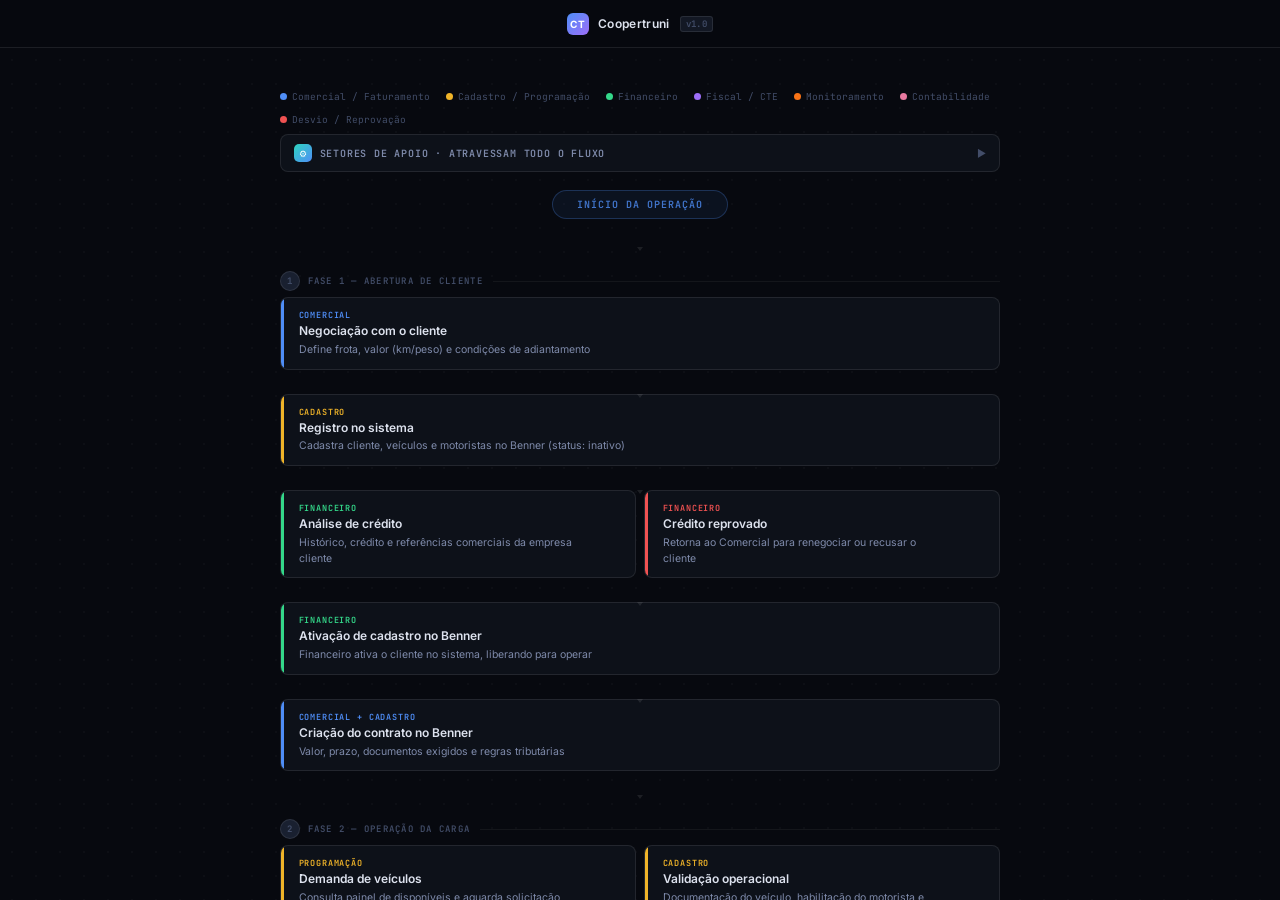
==== commit 9286353c: "so visualizacao" ====
--- a/index.html
+++ b/index.html
@@ -23,7 +23,7 @@
 html,body{height:100%;overflow:hidden;font-family:'Inter',sans-serif;background:var(--bg);color:var(--text);font-size:13px}
 
 /* HEADER */
-.hdr{display:flex;align-items:center;justify-content:space-between;height:48px;padding:0 16px;background:rgba(7,9,15,0.98);border-bottom:1px solid var(--border2);position:relative;z-index:200;flex-shrink:0}
+.hdr{display:flex;align-items:center;justify-content:center;height:48px;padding:0 16px;background:rgba(7,9,15,0.98);border-bottom:1px solid var(--border2);position:relative;z-index:200;flex-shrink:0}
 .logo{display:flex;align-items:center;gap:9px;font-size:12px;font-weight:600;letter-spacing:.03em}
 .logo-mark{width:22px;height:22px;border-radius:6px;background:linear-gradient(135deg,#4f8ef7,#9d6ef8);display:flex;align-items:center;justify-content:center;font-size:10px;font-weight:700;color:#fff;flex-shrink:0}
 .logo-ver{font-size:9px;color:var(--text3);font-family:'JetBrains Mono',monospace;background:var(--surface2);border:1px solid var(--border2);padding:1px 5px;border-radius:3px;margin-left:1px}
@@ -245,12 +245,6 @@
     Coopertruni
     <span class="logo-ver">v1.0</span>
   </div>
-  <div class="hdr-right">
-    <button class="btn" onclick="addNodeGlobal()">＋ Etapa</button>
-    <button class="btn" onclick="openMermaid('export')">⬇ Mermaid</button>
-    <button class="btn btn-blue" onclick="exportHTML()">💾 Salvar HTML</button>
-    <button class="btn" onclick="resetAll()">↺ Restaurar</button>
-  </div>
 </header>
 
 <div class="app">
@@ -270,62 +264,10 @@
       </div>
       <div class="tabs">
         <div class="tab on" id="t-info" onclick="switchTab('info')">Info</div>
-        <div class="tab" id="t-edit" onclick="switchTab('edit')">Editar</div>
       </div>
       <div class="p-body">
         <div id="b-info"></div>
-        <div id="b-edit" style="display:none"></div>
       </div>
-    </div>
-  </div>
-</div>
-
-<!-- Mermaid Modal -->
-<div class="mmd-panel" id="mmd-panel">
-  <div class="mmd-box">
-    <div class="mmd-hdr">
-      <h3 id="mmd-title">Mermaid — Exportar / Importar</h3>
-      <button class="p-close" onclick="closeMermaid()">✕</button>
-    </div>
-    <div class="mmd-tabs">
-      <div class="mmd-tab on" id="mmd-tab-exp" onclick="mmdView('export')">Exportar</div>
-      <div class="mmd-tab" id="mmd-tab-imp" onclick="mmdView('import')">Importar</div>
-    </div>
-    <div class="mmd-body">
-      <div id="mmd-export-area">
-        <div class="mmd-info">Cole no <a href="https://mermaid.live" target="_blank">mermaid.live</a>, Notion, GitHub ou Obsidian.</div>
-        <textarea class="mmd-ta" id="mmd-out" readonly></textarea>
-      </div>
-      <div id="mmd-import-area" style="display:none">
-        <div class="mmd-info">Cole o código Mermaid editado. O fluxo será reconstruído. Detalhes devem ser re-editados.</div>
-        <textarea class="mmd-ta" id="mmd-in" placeholder="Cole o código Mermaid aqui..."></textarea>
-      </div>
-    </div>
-    <div class="mmd-footer">
-      <button class="btn" onclick="closeMermaid()">Fechar</button>
-      <button class="btn btn-blue" id="mmd-action-btn" onclick="mmdAction()">Copiar código</button>
-    </div>
-  </div>
-</div>
-
-<!-- Add Node Modal -->
-<div class="modal" id="add-modal">
-  <div class="modal-box">
-    <div class="modal-hdr">
-      <h3 id="add-modal-title">Adicionar etapa</h3>
-      <button class="p-close" onclick="closeAddModal()">✕</button>
-    </div>
-    <div class="modal-body">
-      <div class="fg"><label class="fl">Setor responsável</label><input class="fi" id="am-sector" placeholder="ex: Financeiro"/></div>
-      <div class="fg"><label class="fl">Título da etapa</label><input class="fi" id="am-title" placeholder="ex: Análise de crédito"/></div>
-      <div class="fg"><label class="fl">Descrição resumida</label><input class="fi" id="am-sub" placeholder="ex: Avalia histórico financeiro do cliente"/></div>
-      <div class="fg"><label class="fl">Cor</label><div class="swatches" id="am-swatches"></div></div>
-      <div class="fg"><label class="fl">Fase (grupo)</label><select class="fs" id="am-phase"></select></div>
-      <div class="fg"><label class="fl">Inserir após o nó</label><select class="fs" id="am-after"></select></div>
-    </div>
-    <div class="modal-footer">
-      <button class="btn" onclick="closeAddModal()">Cancelar</button>
-      <button class="btn btn-blue" onclick="confirmAddNode()">Adicionar</button>
     </div>
   </div>
 </div>
@@ -549,12 +491,6 @@
   line.className = 'conn-line med';
   wrap.appendChild(line);
   if(lbl){ const l = document.createElement('div'); l.className='conn-lbl'; l.textContent=lbl; wrap.appendChild(l); }
-  const addBtn = document.createElement('button');
-  addBtn.className = 'conn-add';
-  addBtn.title = 'Inserir etapa aqui';
-  addBtn.textContent = '+';
-  addBtn.onclick = (e) => { e.stopPropagation(); addNodeGlobal(afterSlotId); };
-  wrap.appendChild(addBtn);
   return wrap;
 }
 
@@ -609,11 +545,7 @@
     <span class="drag-handle" title="Arrastar">⠿</span>
     <div class="n-tag">${esc(d.sector)}</div>
     <div class="n-tit">${esc(d.title)}</div>
-    <div class="n-sub">${esc(d.sub)}</div>
-    <div class="n-actions">
-      <div class="na" onclick="event.stopPropagation();editNode('${id}')" title="Editar">✎</div>
-      <div class="na del" onclick="event.stopPropagation();deleteNode('${id}')" title="Remover">✕</div>
-    </div>`;
+    <div class="n-sub">${esc(d.sub)}</div></div>`;
   el.onclick = () => openNode(id);
   el.addEventListener('dragstart', e => { dragSrc=id; el.classList.add('dragging'); e.dataTransfer.effectAllowed='move'; });
   el.addEventListener('dragend', () => { el.classList.remove('dragging'); document.querySelectorAll('.drag-over').forEach(n=>n.classList.remove('drag-over')); });
@@ -664,7 +596,6 @@
   document.getElementById('panel').classList.add('open');
 }
 
-function editNode(id){ openNode(id); switchTab('edit'); }
 function closePanel(){ document.getElementById('panel').classList.remove('open'); document.querySelectorAll('.node').forEach(n=>n.classList.remove('selected')); curNode=null; }
 
 
@@ -674,32 +605,16 @@
 }
 
 function switchTab(t){
-  curTab=t;
-  document.getElementById('t-info').className='tab'+(t==='info'?' on':'');
-  document.getElementById('t-edit').className='tab'+(t==='edit'?' on':'');
-  document.getElementById('b-info').style.display=t==='info'?'':'none';
-  document.getElementById('b-edit').style.display=t==='edit'?'':'none';
+  curTab='info';
+  document.getElementById('t-info').className='tab on';
+  document.getElementById('b-info').style.display='';
   if(!curNode) return;
   const d = S.nodes[curNode];
-  if(t==='info'){
-    document.getElementById('b-info').innerHTML=`
+  document.getElementById('b-info').innerHTML=`
       <div class="iblk"><h4>O que é</h4><p>${esc(d.desc)}</p></div>
       ${peopleBlock(d)}
       <div class="iblk"><h4>Responsabilidades</h4><ul>${(d.resp||[]).map(r=>`<li>${esc(r)}</li>`).join('')}</ul></div>
       <div class="iblk"><h4>Resultado desta etapa</h4><p>${esc(d.res)}</p></div>`;
-  } else {
-    const colorOpts = COLORS.map(c=>`<option value="${c}"${d.color===c?' selected':''}>${c}</option>`).join('');
-    document.getElementById('b-edit').innerHTML=`
-      <div class="fg"><label class="fl">Setor</label><input class="fi" id="e-sec" value="${esc(d.sector)}"/></div>
-      <div class="fg"><label class="fl">Título</label><input class="fi" id="e-tit" value="${esc(d.title)}"/></div>
-      <div class="fg"><label class="fl">Descrição resumida</label><input class="fi" id="e-sub" value="${esc(d.sub)}"/></div>
-      <div class="fg"><label class="fl">Cor</label><select class="fs" id="e-col">${colorOpts}</select></div>
-      <div class="fg"><label class="fl">O que é</label><textarea class="ft" id="e-desc">${esc(d.desc)}</textarea></div>
-      <div class="fg"><label class="fl">Responsabilidades (uma por linha)</label><textarea class="ft" style="min-height:90px" id="e-resp">${(d.resp||[]).map(esc).join('\n')}</textarea></div>
-      <div class="fg"><label class="fl">Resultado desta etapa</label><textarea class="ft" id="e-res">${esc(d.res)}</textarea></div>
-      <button class="sbtn" onclick="saveNode()">Salvar alterações</button>
-      <div class="sok" id="sok">✓ Salvo com sucesso</div>`;
-  }
 }
 
 function saveNode(){
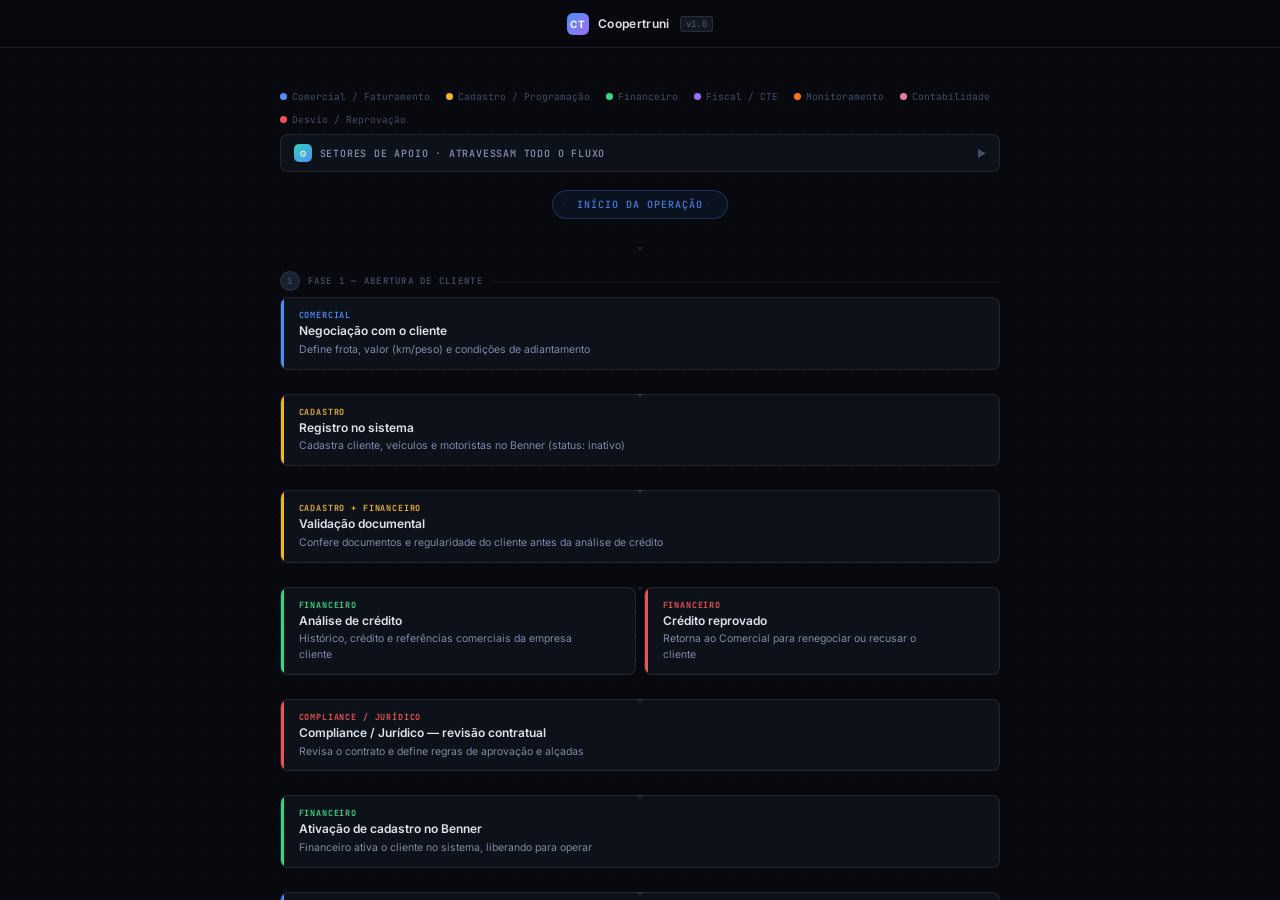
==== commit ac28f4e6: "Update index.html" ====
--- a/index.html
+++ b/index.html
@@ -235,6 +235,15 @@
 
 .area-fn{font-size:11px;color:var(--text2);line-height:1.6;padding:8px 10px;background:var(--surface3);border:1px solid var(--border);border-radius:6px;margin-top:2px}
 .operates-blk h4{color:var(--blue)!important}
+.travas-blk{background:rgba(240,82,82,0.06);border:1px solid rgba(240,82,82,0.25);border-radius:7px;padding:10px 12px}
+.travas-blk h4{color:#f87171!important;margin-bottom:6px!important}
+.travas-blk ul{margin:0;padding-left:2px;list-style:none}
+.travas-blk li{font-size:11px;color:var(--text2);line-height:1.55;padding:3px 0 3px 16px;position:relative}
+.travas-blk li::before{content:'⛔';position:absolute;left:0;top:3px;font-size:9px}
+.ind-blk{background:rgba(79,142,247,0.06);border:1px solid rgba(79,142,247,0.25);border-radius:7px;padding:10px 12px}
+.ind-blk h4{color:#60a5fa!important;margin-bottom:7px!important}
+.ind-wrap{display:flex;flex-wrap:wrap;gap:6px}
+.ind-tag{font-size:10px;color:var(--text2);background:var(--surface3);border:1px solid var(--border2);border-radius:99px;padding:3px 10px;font-family:'JetBrains Mono',monospace}
 </style>
 </head>
 <body>
@@ -285,7 +294,9 @@
       nodes:[
         {id:'n-comercial',layout:'single'},
         {id:'n-cadastro',layout:'single'},
+        {id:'n-docval',layout:'single'},
         {id:'n-credito-row',layout:'row',items:['n-credito','n-reprovado']},
+        {id:'n-compliance',layout:'single'},
         {id:'n-ativacao',layout:'single'},
         {id:'n-contrato',layout:'single'}
       ]
@@ -295,6 +306,7 @@
       nodes:[
         {id:'n-prog-row',layout:'row',items:['n-programacao','n-validacao']},
         {id:'n-coleta',layout:'single'},
+        {id:'n-risco',layout:'single'},
         {id:'n-carregamento',layout:'single'},
         {id:'n-nf',layout:'single'},
         {id:'n-cte',layout:'single'}
@@ -313,7 +325,7 @@
       id:'p4',label:'Fase 4 — Bifurcação financeira',
       nodes:[
         {id:'n-bifurc',layout:'branches',branches:[
-          {label:'Ramo A — recebimento do cliente',items:['n-faturamento','n-contasreceber','n-tesouraria']},
+          {label:'Ramo A — recebimento do cliente',items:['n-faturamento','n-conciliacao','n-contasreceber','n-regua','n-tesouraria']},
           {label:'Ramo B — pagamento ao cooperado',items:['n-rcf','n-aprovacao','n-remessa']}
         ]}
       ]
@@ -326,29 +338,34 @@
   nodes:{
     'n-comercial':{sector:'Comercial',title:'Negociação com o cliente',sub:'Define frota, valor (km/peso) e condições de adiantamento',color:'blue',desc:'O setor Comercial é a porta de entrada da operação. Um representante negocia diretamente com o embarcador as condições do serviço de transporte — desde a disponibilidade de frota até os detalhes financeiros.',resp:['Negociação direta com o cliente sobre disponibilidade de frota','Definição do modelo de cobrança: por km ou por peso','Alinhamento do percentual e condições de adiantamento ao cooperado','Definição dos documentos obrigatórios para liberar o pagamento','Alinhamento de exigências fiscais e tributárias do cliente'],res:'Acordo comercial fechado, repassado ao Cadastro para formalização no Benner.',operates:"O setor Comercial/Programação prospecta novos clientes, atende a carteira atual e cota frete e contratos, analisando oportunidades de mercado antes de abrir a operação."},
     'n-cadastro':{sector:'Cadastro',title:'Registro no sistema',sub:'Cadastra cliente, veículos e motoristas no Benner (status: inativo)',color:'amber',desc:'Após o acordo comercial, o Cadastro formaliza o cliente no sistema ERP (Benner). O cadastro começa como inativo — só pode operar após aprovação de crédito pelo Financeiro.',resp:['Receber dados completos da negociação do Comercial','Cadastrar o cliente no sistema Benner com status inativo','Cadastrar veículos vinculados ao cliente','Cadastrar motoristas habilitados para a operação','Garantir que documentações obrigatórias estejam registradas'],res:'Cliente cadastrado no Benner (inativo), aguardando análise de crédito.',operates:"O Cadastro registra cooperados, veículos e motoristas no sistema e mantém os dados atualizados, servindo de base para todas as etapas seguintes."},
-    'n-credito':{sector:'Financeiro',title:'Análise de crédito',sub:'Histórico, crédito e referências comerciais da empresa cliente',color:'green',desc:'O Financeiro avalia se o cliente tem capacidade e histórico de pagamento adequados antes de liberar a operação.',resp:['Receber o cadastro criado pelo setor de Cadastro','Consultar histórico financeiro e de crédito da empresa','Verificar referências comerciais fornecidas pelo cliente','Avaliar limite de crédito compatível com o volume','Decidir pela aprovação, reprovação ou aprovação condicionada'],res:'Aprovado → segue para ativação. Reprovado → retorna ao Comercial para renegociação.',operates:"O Financeiro acessa as contas da cooperativa e analisa as informações do cliente para liberar ou não o crédito da operação."},
+    'n-credito':{sector:'Financeiro',title:'Análise de crédito',sub:'Histórico, crédito e referências comerciais da empresa cliente',color:'green',desc:'O Financeiro avalia se o cliente tem capacidade e histórico de pagamento adequados antes de liberar a operação.',resp:['Receber o cadastro criado pelo setor de Cadastro','Consultar histórico financeiro e de crédito da empresa','Verificar referências comerciais fornecidas pelo cliente','Avaliar limite de crédito compatível com o volume','Decidir pela aprovação, reprovação ou aprovação condicionada'],res:'Aprovado → segue para ativação. Reprovado → retorna ao Comercial para renegociação.',operates:"O Financeiro acessa as contas da cooperativa e analisa as informações do cliente para liberar ou não o crédito da operação.",travas:['Limite de crédito excedido bloqueia a aprovação','Cliente inadimplente em outras operações é retido']},
     'n-reprovado':{sector:'Financeiro',title:'Crédito reprovado',sub:'Retorna ao Comercial para renegociar ou recusar o cliente',color:'red',desc:'Quando o Financeiro reprova a análise, o processo retorna ao Comercial. Esse desvio existe para garantir que a Coopertruni não assuma risco de inadimplência.',resp:['Comunicar reprovação ao Comercial com justificativa','Sugerir alternativas: garantias, menor limite ou pagamento antecipado','Solicitar documentação complementar se necessário','Registrar a reprovação no sistema para auditoria'],res:'Comercial renegocia com o cliente — se chegar a novo acordo, o processo recomeça.',operates:"Quando o crédito é reprovado, o Financeiro define o risco e devolve o caso ao Comercial para renegociar condições ou encerrar a tratativa."},
     'n-ativacao':{sector:'Financeiro',title:'Ativação de cadastro no Benner',sub:'Financeiro ativa o cliente no sistema, liberando para operar',color:'green',desc:'Com o crédito aprovado, o Financeiro ativa o cadastro no Benner. Somente a partir desse momento o cliente pode gerar operações no sistema.',resp:['Alterar o status do cliente de inativo para ativo no Benner','Confirmar que o limite de crédito está corretamente configurado','Garantir que as condições comerciais negociadas estão no sistema'],res:'Cliente ativo no Benner, liberado para criação do contrato.',operates:"Aprovado o crédito, o Financeiro ativa e parametriza o cliente no sistema, habilitando o início das operações."},
     'n-contrato':{sector:'Comercial + Cadastro',title:'Criação do contrato no Benner',sub:'Valor, prazo, documentos exigidos e regras tributárias',color:'blue',desc:'O contrato no Benner é o documento-mestre da operação. Tudo que foi negociado precisa estar parametrizado aqui.',resp:['Registrar o valor negociado (por km ou por peso)','Configurar prazo de pagamento e percentual de adiantamento','Definir documentos obrigatórios (canhoto assinado)','Configurar regime tributário e isenções estaduais','Definir estados permitidos e restritos para operação'],res:'Contrato ativo no sistema — operação pode ser iniciada.',operates:"O Comercial cota e parametriza as condições contratuais negociadas com o cliente, deixando o contrato pronto para a programação."},
     'n-programacao':{sector:'Programação',title:'Demanda de veículos',sub:'Consulta painel de disponíveis e aguarda solicitação do cliente',color:'amber',desc:'O Programador casa a demanda do cliente com a disponibilidade de veículos e motoristas cooperados.',resp:['Receber a demanda de frete do setor Comercial','Consultar o painel de veículos disponíveis','Verificar qual veículo tem perfil adequado para a carga','Aguardar a solicitação formal de carga do cliente','Coordenar disponibilidade com o Cadastro'],res:'Veículo e motorista selecionados, aguardando solicitação de carga.',operates:"A Programação casa a demanda do cliente com a disponibilidade de veículos, aloca cargas e fretes, negocia com transportadoras e monitora os carregamentos. Inclui as frentes das filiais (BH, Lavras/Nutrili) e das rotas de varejo."},
-    'n-validacao':{sector:'Cadastro',title:'Validação operacional',sub:'Documentação do veículo, habilitação do motorista e ajudante',color:'amber',desc:'Antes de o caminhão sair, o Cadastro verifica se toda a documentação necessária está em dia.',resp:['Verificar documentação do veículo: CRLV e licença','Confirmar habilitação válida e categoria correta do motorista','Verificar se o veículo está habilitado para o tipo de frete','Conferir cadastro do ajudante quando exigido','Registrar aprovação no sistema'],res:'Tudo validado — caminhão liberado para ir ao cliente.',operates:"Antes de carregar, valida-se a documentação do veículo e do motorista e o seguro de terceiros, além da regularização de multas e pendências junto à frota."},
+    'n-validacao':{sector:'Cadastro',title:'Validação operacional',sub:'Documentação do veículo, habilitação do motorista e ajudante',color:'amber',desc:'Antes de o caminhão sair, o Cadastro verifica se toda a documentação necessária está em dia.',resp:['Verificar documentação do veículo: CRLV e licença','Confirmar habilitação válida e categoria correta do motorista','Verificar se o veículo está habilitado para o tipo de frete','Conferir cadastro do ajudante quando exigido','Registrar aprovação no sistema'],res:'Tudo validado — caminhão liberado para ir ao cliente.',operates:"Antes de carregar, valida-se a documentação do veículo e do motorista e o seguro de terceiros, além da regularização de multas e pendências junto à frota.",travas:['Documento do veículo (CRLV) vencido bloqueia a saída','RNTRC vencido impede a operação','Motorista bloqueado ou habilitação irregular trava a viagem','Veículo irregular não é liberado']},
     'n-coleta':{sector:'Programação',title:'Criação da coleta no sistema',sub:'Previsão de itens e volumes que o cliente vai embarcar',color:'amber',desc:'A coleta é um registro prévio do que se espera embarcar — os valores reais serão confirmados no carregamento físico.',resp:['Registrar a solicitação formal de carga do cliente','Lançar a previsão de itens, volumes e pesos no sistema','Associar o veículo e motorista à coleta','Garantir que os dados correspondem ao contrato ativo'],res:'Coleta registrada no Benner. Caminhão vai ao local do cliente.',operates:"Registra-se a solicitação de carga no sistema, com a previsão de itens, volumes e pesos, e lançam-se coletas e viagens (incluindo viagens vazias) no Benner."},
     'n-carregamento':{sector:'Programação / Campo',title:'Carregamento no cliente',sub:'Caminhão chega, é carregado e conferido. Pode diferir da coleta.',color:'amber',desc:'O carregamento é o momento em que o caminhão vai ao local do cliente e é preenchido com a carga real.',resp:['Caminhão chega ao local do cliente no horário agendado','Conferência real de Kg, Caixas e Volumes carregados','Registro das diferenças em relação à previsão da coleta','Aguardar emissão da Nota Fiscal pelo cliente com os itens reais'],res:'Carga física no caminhão. Cliente emite NF e envia XML.',operates:"O veículo chega ao cliente, é carregado e conferido por check-list. O que é carregado pode diferir da previsão da coleta e é ajustado no sistema."},
     'n-nf':{sector:'Fiscal / CTE',title:'Nota fiscal + XML do cliente',sub:'Cliente emite NF dos itens reais e envia XML por e-mail',color:'purple',desc:'A Nota Fiscal e seu XML são os documentos fiscais que comprovam a mercadoria transportada. Sem o XML, não é possível emitir o CT-e.',resp:['Cliente emite NF com itens e quantidades reais','XML da NF é enviado por e-mail à equipe fiscal','Equipe fiscal recebe e valida o XML antes de emitir CT-e','Documentos fiscais ficam vinculados à operação'],res:'XML da NF recebido e validado. Equipe fiscal pode emitir o CT-e.',operates:"Recebem-se e validam-se os XMLs das notas fiscais do cliente, que servem de base para a emissão dos documentos de transporte."},
     'n-cte':{sector:'Fiscal / CTE',title:'Emissão do CT-e',sub:'Emite no Benner → SEFAZ autoriza → CT-e + viagem + manifesto',color:'purple',desc:'O CT-e (Conhecimento de Transporte Eletrônico) é o documento fiscal do transporte. Sem CT-e autorizado, o caminhão não pode circular legalmente.',resp:['Receber o XML das NFs da carga','Verificar automaticamente o seguro da carga','Emitir o CT-e no sistema Benner','CT-e enviado à SEFAZ via NDD para autorização','SEFAZ retorna autorização → Benner cria a Viagem e emite o Manifesto'],res:'CT-e autorizado, viagem criada e manifesto emitido.',operates:"O Faturamento emite os CT-es no Benner (incluindo subcontratações), gera as viagens e o manifesto e conduz o movimento diário de emissão de documentos fiscais."},
-    'n-monitoramento':{sector:'Monitoramento',title:'Monitoramento — Sistema Raster',sub:'Rastreamento em tempo real, roteirização e gestão de ocorrências',color:'coral',desc:'Após a saída do caminhão, o setor de Monitoramento acompanha a viagem em tempo real pelo sistema Raster.',resp:['Roteirizar a viagem: rota, paradas e prazo estimado','Lançar a viagem no Raster','Acompanhar posição do caminhão em tempo real','Receber e tratar alertas de desvio de rota ou atraso','Registrar e resolver ocorrências em rota','Comunicar o cliente sobre status da entrega'],res:'Viagem monitorada até a entrega. Em paralelo, Financeiro processa adiantamento e despesas.',operates:"O Monitoramento rastreia os veículos em tempo real, lança viagens (carregadas e vazias), acompanha alertas dos sensores, orienta os motoristas e trata ocorrências de rota. Cobre também as entregas das filiais."},
+    'n-monitoramento':{sector:'Monitoramento',title:'Monitoramento — Sistema Raster',sub:'Rastreamento em tempo real, roteirização e gestão de ocorrências',color:'coral',desc:'Após a saída do caminhão, o setor de Monitoramento acompanha a viagem em tempo real pelo sistema Raster.',resp:['Roteirizar a viagem: rota, paradas e prazo estimado','Lançar a viagem no Raster','Acompanhar posição do caminhão em tempo real','Receber e tratar alertas de desvio de rota ou atraso','Registrar e resolver ocorrências em rota','Comunicar o cliente sobre status da entrega'],res:'Viagem monitorada até a entrega. Em paralelo, Financeiro processa adiantamento e despesas.',operates:"O Monitoramento rastreia os veículos em tempo real, lança viagens (carregadas e vazias), acompanha alertas dos sensores, orienta os motoristas e trata ocorrências de rota. Cobre também as entregas das filiais.",indicadores:['Atraso na entrega','Avaria','Devolução','Tempo de entrega','Performance operacional']},
     'n-adiantamento':{sector:'Financeiro',title:'Adiantamento ao cooperado',sub:'Tesouraria paga % do frete antes da conclusão — registrado na RCF',color:'green',desc:'O adiantamento é um benefício ao cooperado: recebe parte do frete antes mesmo da entrega ser concluída.',resp:['Verificar se o contrato prevê adiantamento','Calcular o valor conforme percentual contratado','Tesouraria processa o pagamento antes da conclusão','Registrar o adiantamento na RCF para desconto automático'],res:'Cooperado recebe o adiantamento. Valor fica na RCF para dedução no pagamento final.',operates:"O Financeiro/VRB processa o adiantamento ao cooperado: comissões, diárias, pernoite e bonificações, além da liberação de vales mediante análise de saldo."},
     'n-despesas':{sector:'Financeiro / Campo',title:'Despesas de viagem',sub:'Combustível, pedágio, pneu, pernoite — antecipados e descontados depois',color:'green',desc:'Durante a viagem surgem despesas que o cooperado precisaria pagar do próprio bolso. A Coopertruni antecipa e desconta no acerto.',resp:['Registrar todas as despesas operacionais da viagem','Combustível: abastecimentos ao longo do percurso','Pedágio: valores pagos nas praças de cobrança','Pneu: troca ou reparo emergencial','Pernoite: estacionamento ou hotel quando necessário'],res:'Despesas registradas e vinculadas à RCF. Serão descontadas no pagamento final.',operates:"O VRB controla as despesas de viagem — abastecimento, descargas, lavagens e estacionamentos — calculando médias por veículo, conferindo comprovantes e encaminhando para autorização e pagamento."},
     'n-entrega':{sector:'Monitoramento',title:'Entrega no destino',sub:'Produto descarregado, conferido pelo destinatário e canhoto assinado',color:'coral',desc:'A entrega é quando o caminhão chega ao destinatário final.',resp:['Caminhão chega ao local do destinatário no prazo','Produto é descarregado com ajudante quando aplicável','Destinatário confere a mercadoria contra a NF','Eventuais avarias ou divergências são registradas','Destinatário assina o canhoto do CT-e'],res:'Mercadoria entregue e conferida. Canhoto assinado pronto para envio.',operates:"No destino, a mercadoria é descarregada e conferida pelo destinatário, com o canhoto assinado. Recebem-se e conferem-se os comprovantes de entrega."},
     'n-acerto':{sector:'Financeiro',title:'Acerto — comprovante de entrega',sub:'Canhoto recebido via app, foto ou Correios e validado no sistema',color:'green',desc:'O acerto coleta e valida o comprovante de entrega. O canhoto assinado é pré-requisito para o pagamento ao cooperado em muitos contratos.',resp:['Equipe de acerto contata o motorista para confirmar entrega','Motorista envia canhoto via aplicativo, foto ou Correios','Acerto valida o documento e registra no sistema','Obrigatório quando o contrato exige comprovante'],res:'Comprovante registrado. Viagem pode ser finalizada no Benner.',operates:"O Acerto cobra o envio dos comprovantes, confere os acertos conforme a exigência de cada cliente, digitaliza e indexa os documentos, resolve pendências de canhoto e solicita as faturas."},
     'n-finalizacao':{sector:'Fiscal / CTE',title:'Finalização da viagem no Benner',sub:'Viagem encerrada, manifesto fechado, CT-e → CONCLUÍDO',color:'purple',desc:'A finalização é o encerramento formal da viagem no sistema, necessário para o CT-e mudar de status.',resp:['Acerto finaliza a viagem no Benner após confirmação','Manifesto de Carga é encerrado automaticamente','CT-e muda status para "CONCLUÍDO"','Dados ficam disponíveis para Faturamento e Contas a Pagar','RCF é gerada automaticamente com os dados consolidados'],res:'Viagem concluída. Bifurcação: Faturamento cobra o cliente (Ramo A) e Contas a Pagar paga o cooperado (Ramo B).',operates:"A supervisão do Acerto faz a conferência final conforme cada tomador e fecha os extratos e pagamentos dos motoristas."},
     'n-faturamento':{sector:'Faturamento',title:'Emissão de fatura e boleto',sub:'DOCOB (fatura) e CONENB (CT-e) enviados ao cliente',color:'blue',desc:'O Faturamento emite a cobrança formal ao cliente com base nos CT-es concluídos.',resp:['Emitir fatura baseada nos CT-es concluídos','Gerar boleto bancário para cobrança','Enviar arquivo DOCOB ao sistema do cliente','Enviar arquivo CONENB ao sistema do cliente','Enviar e-mail com fatura, boleto e arquivos'],res:'Fatura emitida e enviada. Contas a Receber assume o acompanhamento.',operates:"O Faturamento emite as faturas (observando as particularidades de cada cliente), gera boletos e arquivos de remessa, integra ao Contas a Receber e acompanha pendências de CT-es sem fatura."},
-    'n-contasreceber':{sector:'Financeiro',title:'Contas a receber — cobrança',sub:'Acompanha, cobra e negocia prazo até o pagamento',color:'blue',desc:'O Contas a Receber monitora a carteira de faturas em aberto e age proativamente para garantir que os clientes paguem.',resp:['Acompanhar o vencimento de todas as faturas emitidas','Enviar lembretes de pagamento próximo ao vencimento','Cobrar o cliente em caso de atraso','Negociar prazo adicional quando necessário','Informar a Tesouraria quando os pagamentos entrarem'],res:'Cliente paga o boleto. Tesouraria identifica o crédito e faz a baixa no Benner.',operates:"O Contas a Receber baixa os títulos pagos, cobra os vencidos, acompanha a inadimplência e apoia a cobrança de documentos não compensados."},
+    'n-contasreceber':{sector:'Financeiro',title:'Contas a receber — cobrança',sub:'Acompanha, cobra e negocia prazo até o pagamento',color:'blue',desc:'O Contas a Receber monitora a carteira de faturas em aberto e age proativamente para garantir que os clientes paguem.',resp:['Acompanhar o vencimento de todas as faturas emitidas','Enviar lembretes de pagamento próximo ao vencimento','Cobrar o cliente em caso de atraso','Negociar prazo adicional quando necessário','Informar a Tesouraria quando os pagamentos entrarem'],res:'Cliente paga o boleto. Tesouraria identifica o crédito e faz a baixa no Benner.',operates:"O Contas a Receber baixa os títulos pagos, cobra os vencidos, acompanha a inadimplência e apoia a cobrança de documentos não compensados.",travas:['Cliente inadimplente é bloqueado para novas operações','Limite de crédito excedido suspende novos embarques']},
     'n-tesouraria':{sector:'Financeiro',title:'Tesouraria — baixa das faturas',sub:'Identifica pagamento no banco, baixa no Benner e concilia',color:'blue',desc:'A Tesouraria é o ponto de controle do fluxo de caixa. Quando o cliente paga, registra no Benner e concilia.',resp:['Monitorar conta bancária e identificar pagamentos','Informar o Contas a Receber sobre o valor recebido','Baixar faturas correspondentes no Benner','Registrar lançamento bancário no sistema','Confirmar recebimento para liberar pagamento ao cooperado'],res:'Fatura baixada e conciliada. Contas a Pagar pode aprovar o pagamento ao cooperado.',operates:"A Tesouraria faz a conciliação bancária, baixa as faturas, registra o movimento no banco e fecha as informações para a contabilidade."},
     'n-rcf':{sector:'Faturamento',title:'RCF — Relação de Contrato de Frete',sub:'Frete bruto − taxa (~10%) − adiantamento − despesas',color:'green',desc:'A RCF define o quanto o cooperado/terceiro vai receber pelo frete. Consolida todos os valores da operação.',resp:['Gerada automaticamente ao lançar a viagem no sistema','Calcula: Frete bruto − Taxa Coopertruni (~10%)','Desconta adiantamentos já pagos durante a viagem','Desconta despesas de viagem antecipadas','Resultado: valor líquido a pagar ao cooperado'],res:'Exemplo: R$100k − R$10k (taxa) = R$90k. − R$60k (adiantamento) − R$5k (despesas) = R$25k a pagar.',operates:"Apura-se o resultado das operações comissionadas: extratos, relatório de despesas, conferência de débitos e fechamento da comissão do motorista."},
     'n-aprovacao':{sector:'Financeiro',title:'Contas a pagar — aprovação da RCF',sub:'Aprova RCF somente após confirmar recebimento do cliente',color:'green',desc:'O Contas a Pagar aprova o pagamento ao cooperado somente após confirmar que o cliente já pagou — garantindo que a Coopertruni nunca pague antes de receber.',resp:['Aguardar confirmação de recebimento da Tesouraria','Verificar e aprovar a RCF gerada pelo Faturamento','Conferir se valores, descontos e adiantamentos estão corretos','Criar Remessa de Pagamento no sistema','Autorizar o pagamento dentro do prazo acordado'],res:'RCF aprovada. Tesouraria recebe a remessa e processa o pagamento.',operates:"O Contas a Pagar lança as contas do dia no Benner, confere notas fiscais de entrada e serviço, apura impostos e separa tudo para pagamento."},
     'n-remessa':{sector:'Financeiro',title:'Tesouraria — remessa ao banco',sub:'Banco processa e realiza baixa automática das RCFs',color:'green',desc:'A Tesouraria prepara e envia o arquivo de remessa ao banco, que processa os pagamentos em lote.',resp:['Consolidar todas as RCFs aprovadas em arquivo de remessa','Enviar o arquivo ao banco para processamento','Banco processa pagamentos e retorna confirmação','Benner realiza baixa automática das RCFs confirmadas'],res:'Cooperado recebe: Frete − Taxa − Adiantamento − Despesas, dentro do prazo acordado.',operates:"O Financeiro realiza os pagamentos da cooperativa e das filiais e envia as remessas ao banco."},
-    'n-contabilidade':{sector:'Contabilidade',title:'Auditoria contábil automática',sub:'Lançamentos automáticos em cada etapa, validação de sinais e valores',color:'pink',desc:'A auditoria contábil acontece ao longo de toda a operação. Cada etapa gera automaticamente um lançamento contábil validado por regras automáticas no Benner.',resp:['Cada etapa gera lançamento contábil automático no Benner','Verificação de sinais: contas positivas/negativas','Garantir que o valor pago ao cooperado nunca ultrapasse o recebido','Auditar se a taxa Coopertruni (~10%) foi aplicada corretamente','Verificar se descontos estão corretamente registrados'],res:'Operação encerrada com todos os lançamentos contábeis validados. Ciclo completo concluído.',operates:"A Contabilidade recebe e confere a documentação, lança os movimentos de todas as empresas do grupo, concilia bancos e fecha o ciclo contábil."}
+    'n-contabilidade':{sector:'Contabilidade',title:'Auditoria contábil automática',sub:'Lançamentos automáticos em cada etapa, validação de sinais e valores',color:'pink',desc:'A auditoria contábil acontece ao longo de toda a operação. Cada etapa gera automaticamente um lançamento contábil validado por regras automáticas no Benner.',resp:['Cada etapa gera lançamento contábil automático no Benner','Verificação de sinais: contas positivas/negativas','Garantir que o valor pago ao cooperado nunca ultrapasse o recebido','Auditar se a taxa Coopertruni (~10%) foi aplicada corretamente','Verificar se descontos estão corretamente registrados'],res:'Operação encerrada com todos os lançamentos contábeis validados. Ciclo completo concluído.',operates:"A Contabilidade recebe e confere a documentação, lança os movimentos de todas as empresas do grupo, concilia bancos e fecha o ciclo contábil."},
+    'n-docval':{sector:'Cadastro + Financeiro',title:'Validação documental',sub:'Confere documentos e regularidade do cliente antes da análise de crédito',color:'amber',desc:'Antes de o Financeiro analisar o crédito, valida-se a regularidade documental e cadastral do cliente. Essa etapa evita que análises sejam feitas sobre cadastros incompletos ou empresas com pendências formais.',resp:['Conferir documentos societários e cadastrais do cliente','Validar situação fiscal e regularidade da empresa','Confirmar dados bancários e de faturamento','Sinalizar pendências que impeçam a continuidade'],res:'Documentação validada — processo segue para a análise de crédito.',operates:"A validação documental antecede a análise de crédito: confere a regularidade cadastral, fiscal e documental do cliente para que o crédito seja avaliado sobre dados consistentes.",travas:['Cadastro incompleto ou sem documentação obrigatória bloqueia o avanço','Cliente com pendência fiscal/cadastral grave é retido para regularização']},
+    'n-compliance':{sector:'Compliance / Jurídico',title:'Compliance / Jurídico — revisão contratual',sub:'Revisa o contrato e define regras de aprovação e alçadas',color:'red',desc:'Etapa de controle interno que revisa as condições contratuais e formaliza as regras de aprovação de crédito e as alçadas financeiras antes da ativação do cliente. Garante que a operação esteja dentro das políticas da cooperativa.',resp:['Revisar cláusulas contratuais e condições negociadas','Verificar conformidade com as políticas internas','Validar regras de aprovação de crédito e alçadas financeiras','Registrar a aprovação formal para auditoria'],res:'Contrato revisado e dentro das alçadas — liberado para ativação do cadastro.',operates:"O Compliance/Jurídico revisa o contrato, confere a conformidade com as políticas internas e valida as alçadas de aprovação de crédito antes de o cliente ser ativado.",travas:['Contrato fora das alçadas definidas exige aprovação de nível superior','Limite de crédito acima do permitido é bloqueado até autorização']},
+    'n-risco':{sector:'Programação + Gestão de Risco',title:'Checklist de risco e margem',sub:'Valida gestão de risco e margem operacional antes do carregamento',color:'amber',desc:'Antes de autorizar o carregamento, valida-se o checklist de gestão de risco da viagem e a margem operacional. Essa etapa garante que a viagem é viável tanto do ponto de vista de risco (seguro, rota, perfil) quanto financeiro (margem).',resp:['Aplicar checklist de gestão de risco da viagem','Validar a margem operacional antes da aprovação','Verificar averbação e cobertura de seguro da carga','Confirmar perfil de risco da rota e do cliente'],res:'Risco e margem validados — carregamento autorizado.',operates:"Antes do carregamento, aplica-se o checklist de gestão de risco e valida-se a margem operacional da viagem, conferindo seguro, averbação e perfil de risco.",travas:['Averbação rejeitada impede o carregamento','Margem operacional abaixo do mínimo exige reavaliação','Restrição operacional de rota/cliente bloqueia a viagem']},
+    'n-conciliacao':{sector:'Faturamento + Financeiro',title:'Conciliação financeira do frete',sub:'Confronta valor contratado, faturado, pago, descontos e despesas',color:'blue',desc:'Após o faturamento, faz-se a conciliação financeira da viagem, confrontando todos os valores envolvidos para garantir que não haja divergência entre o que foi contratado, faturado, pago e descontado.',resp:['Confrontar valor contratado x faturado','Conferir adiantamentos e despesas lançados','Validar descontos aplicados na operação','Identificar e tratar divergências antes da cobrança'],res:'Valores conciliados e consistentes — cobrança e pagamento seguem sem divergência.',operates:"A conciliação financeira do frete confronta valor contratado, faturado, pago, descontos e despesas, tratando divergências antes de seguir para a cobrança do cliente.",travas:['Divergência entre contratado e faturado retém a conciliação','Despesa ou adiantamento sem lançamento bloqueia o fechamento']},
+    'n-regua':{sector:'Financeiro',title:'Régua de cobrança e inadimplência',sub:'Cobrança escalonada por vencimento e controle de inadimplência',color:'blue',desc:'Estrutura formal de cobrança que define ações escalonadas conforme o tempo de atraso do cliente e mantém o controle da inadimplência da carteira.',resp:['Aplicar a régua de cobrança conforme dias de atraso','Escalonar lembretes, notificações e cobrança ativa','Monitorar indicadores de inadimplência da carteira','Acionar bloqueio de novas operações para inadimplentes'],res:'Carteira sob controle, com cobrança padronizada e inadimplência monitorada.',operates:"A régua de cobrança define ações escalonadas conforme o atraso e mantém o controle da inadimplência, acionando bloqueios quando necessário.",travas:['Cliente inadimplente é bloqueado para novas operações','Limite de crédito excedido suspende novos embarques']}
   }
 };
 
@@ -614,7 +631,21 @@
       <div class="iblk"><h4>O que é</h4><p>${esc(d.desc)}</p></div>
       ${peopleBlock(d)}
       <div class="iblk"><h4>Responsabilidades</h4><ul>${(d.resp||[]).map(r=>`<li>${esc(r)}</li>`).join('')}</ul></div>
+      ${indicadoresBlock(d)}
+      ${travasBlock(d)}
       <div class="iblk"><h4>Resultado desta etapa</h4><p>${esc(d.res)}</p></div>`;
+}
+
+function indicadoresBlock(d){
+  if(!d.indicadores || !d.indicadores.length) return '';
+  const items = d.indicadores.map(i=>`<span class="ind-tag">${esc(i)}</span>`).join('');
+  return `<div class="iblk ind-blk"><h4>📊 Indicadores operacionais</h4><div class="ind-wrap">${items}</div></div>`;
+}
+
+function travasBlock(d){
+  if(!d.travas || !d.travas.length) return '';
+  const items = d.travas.map(t=>`<li>${esc(t)}</li>`).join('');
+  return `<div class="iblk travas-blk"><h4>🔒 Travas e bloqueios do sistema</h4><ul>${items}</ul></div>`;
 }
 
 function saveNode(){
